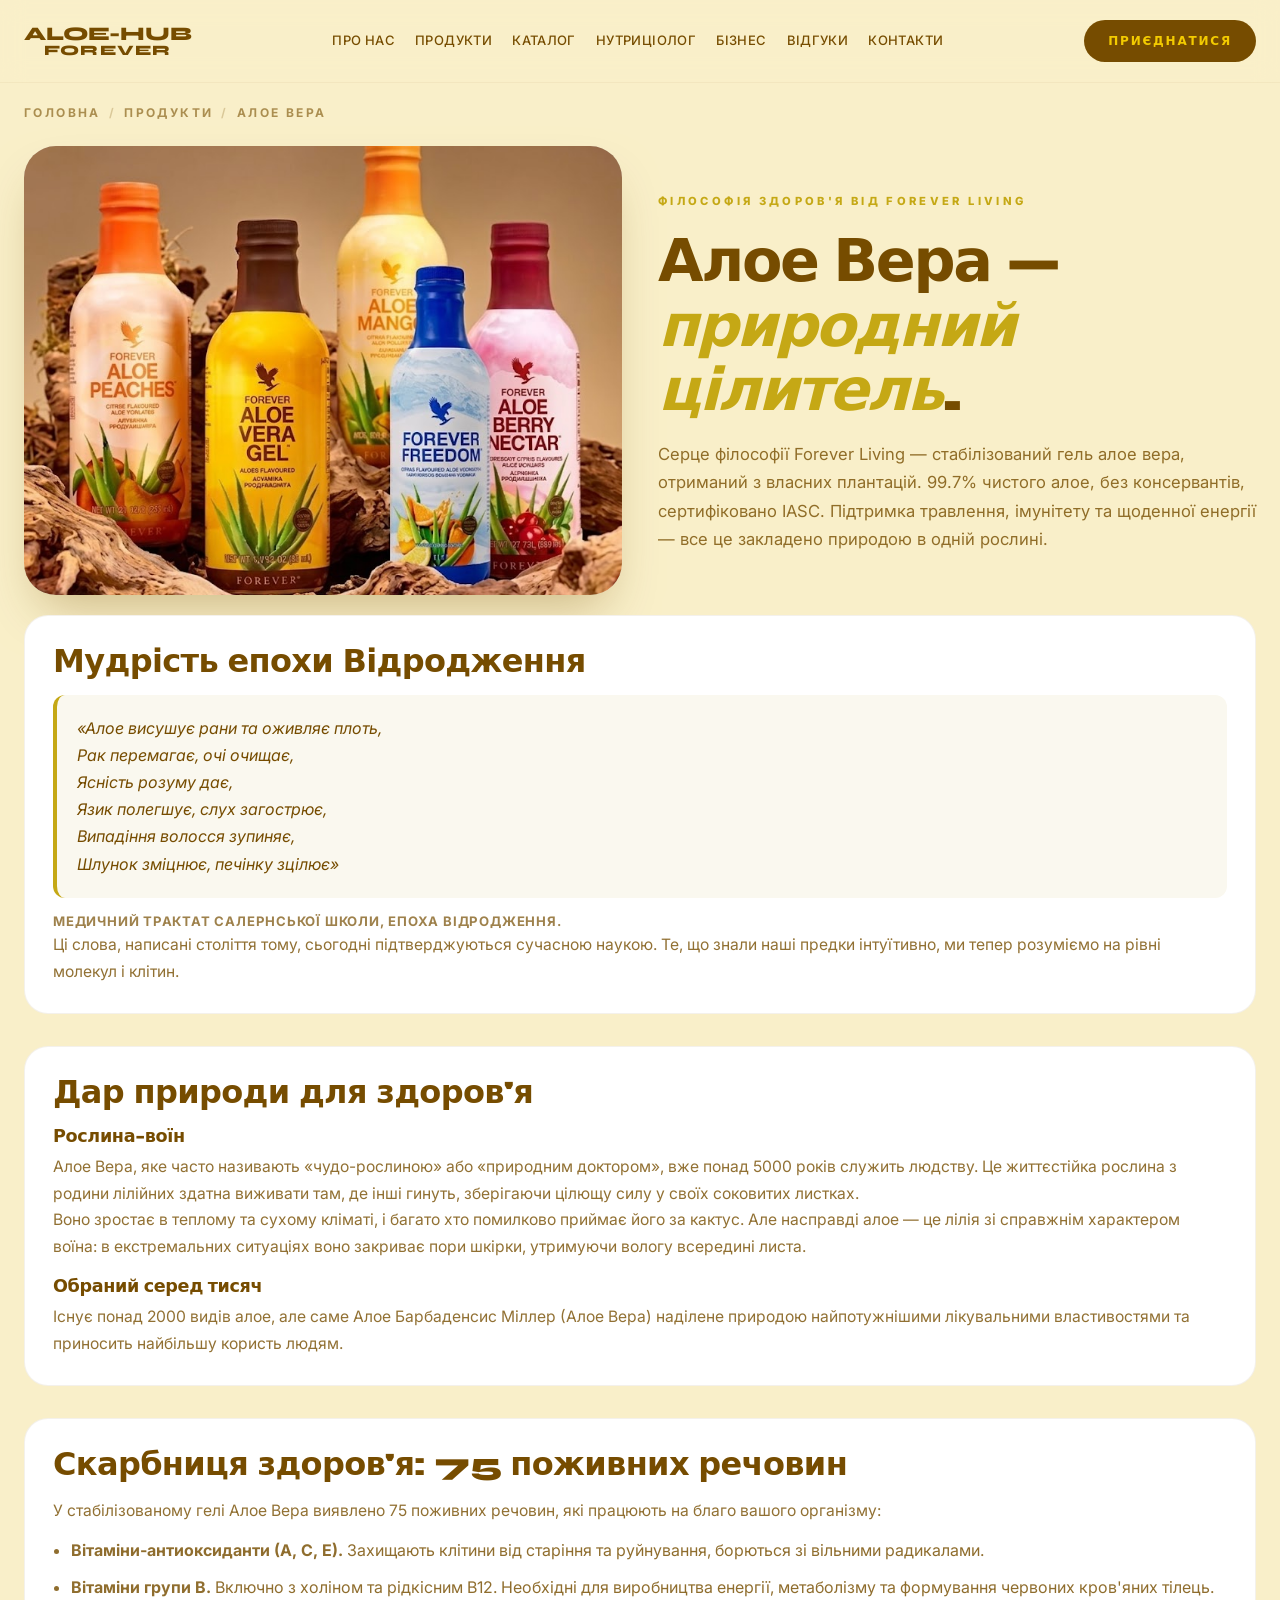
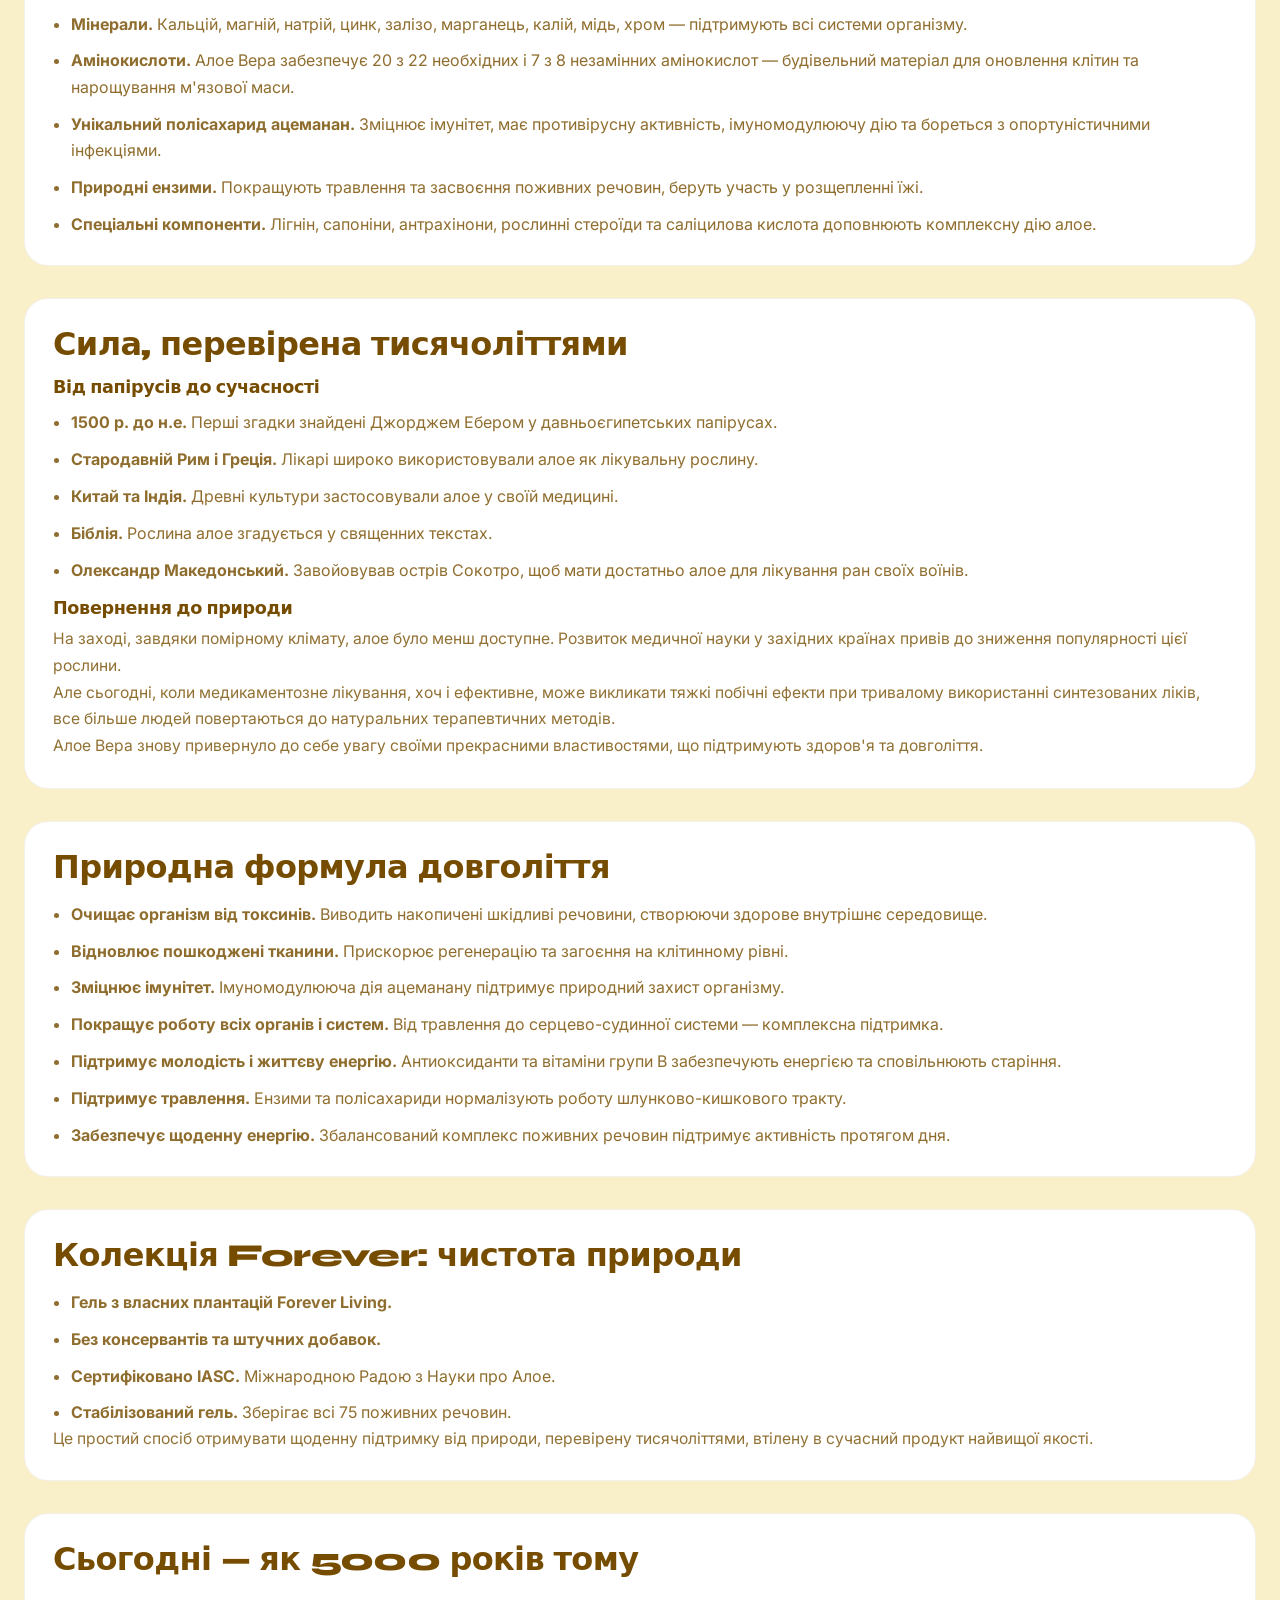
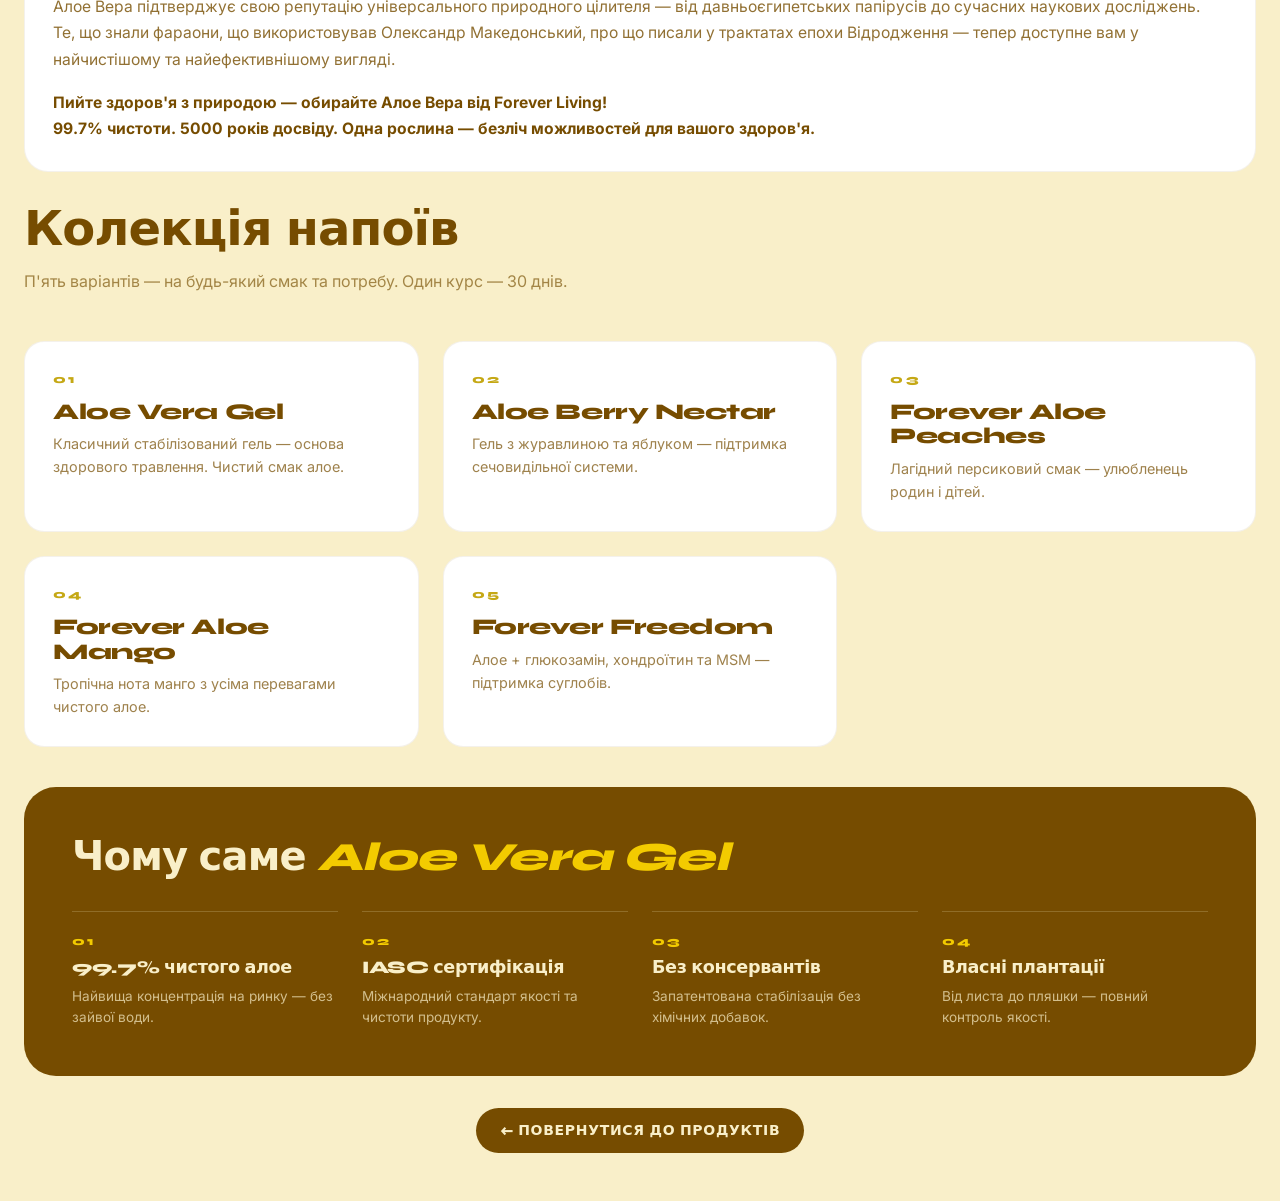
==== aloe-vera.html @ 39675b66 "Initial ForeverNew site" ====
<!DOCTYPE html>
<html lang="uk">
<head>
  <meta charset="UTF-8" />
  <meta name="viewport" content="width=device-width, initial-scale=1.0" />
  <title>Алое Вера — Forever Living | Категорія 01</title>
  <meta name="description" content="Колекція напоїв Forever на основі алое вера: Aloe Vera Gel, Peaches, Mango, Freedom та Berry Nectar. 99.7% чистого алое. IASC сертифіковано." />
  <meta property="og:title" content="Алое Вера — Forever Living" />
  <meta property="og:description" content="99.7% чистого алое. Напої та концентрати Forever для щоденного здоров'я." />
  <meta property="og:type" content="website" />

  <link rel="preconnect" href="https://fonts.googleapis.com" />
  <link rel="preconnect" href="https://fonts.gstatic.com" crossorigin />
  <link href="https://fonts.googleapis.com/css2?family=Syne:wght@700;800&family=Inter:wght@400;500;700&display=swap" rel="stylesheet" />

  <link rel="stylesheet" href="css/main.css" />
  <link rel="stylesheet" href="css/header.css" />
  <link rel="stylesheet" href="css/product-page.css" />
  <link rel="stylesheet" href="css/toast.css" />
</head>
<body>
  <header class="site-header" id="siteHeader">
    <nav class="container nav">
      <a href="index.html" class="logo"><span class="logo-top">ALOE-HUB</span><span class="logo-bottom">FOREVER</span></a>

      <div class="nav-links">
        <a href="index.html#about">Про нас</a>
        <a href="index.html#products">Продукти</a>
        <a href="https://online.fliphtml5.com/plaqm/fytr/" target="_blank" rel="noopener noreferrer">Каталог</a>
        <a href="index.html#nutrition">Нутриціолог</a>
        <a href="index.html#business">Бізнес</a>
        <a href="index.html#testimonials">Відгуки</a>
        <a href="index.html#contact">Контакти</a>
      </div>

      <a href="index.html#contact" class="nav-cta">Приєднатися</a>

      <button class="nav-toggle" id="navToggle" aria-label="Меню">
        <svg class="icon-menu" width="20" height="20" viewBox="0 0 24 24" fill="none" stroke="currentColor" stroke-width="2.5" stroke-linecap="round"><line x1="3" y1="6" x2="21" y2="6"/><line x1="3" y1="12" x2="21" y2="12"/><line x1="3" y1="18" x2="21" y2="18"/></svg>
        <svg class="icon-close" width="20" height="20" viewBox="0 0 24 24" fill="none" stroke="currentColor" stroke-width="2.5" stroke-linecap="round"><line x1="18" y1="6" x2="6" y2="18"/><line x1="6" y1="6" x2="18" y2="18"/></svg>
      </button>
    </nav>

    <div class="mobile-menu" id="mobileMenu">
      <div class="container mobile-menu-inner">
        <a href="index.html#about">Про нас</a>
        <a href="index.html#products">Продукти</a>
        <a href="https://online.fliphtml5.com/plaqm/fytr/" target="_blank" rel="noopener noreferrer">Каталог</a>
        <a href="index.html#nutrition">Нутриціолог</a>
        <a href="index.html#business">Бізнес</a>
        <a href="index.html#testimonials">Відгуки</a>
        <a href="index.html#contact">Контакти</a>
        <a href="index.html#contact" class="mobile-cta">Приєднатися</a>
      </div>
    </div>
  </header>

  <main class="product-page aloe-page">
    <div class="container">
      <nav class="breadcrumb" aria-label="Breadcrumb">
        <a href="index.html">Головна</a>
        <span class="sep">/</span>
        <a href="index.html#products">Продукти</a>
        <span class="sep">/</span>
        <span>Алое Вера</span>
      </nav>

      <section class="product-hero">
        <div class="product-hero-image">
          <img src="images/product-aloe-gel.jpg" alt="Алое Вера Forever — напій" />
        </div>
        <div class="product-hero-content">
          <span class="eyebrow">Філософія здоров'я від Forever Living</span>
          <h1>Алое Вера — <span class="italic">природний цілитель</span>.</h1>
          <p class="lead">
            Серце філософії Forever Living — стабілізований гель алое вера, отриманий з власних
            плантацій. 99.7% чистого алое, без консервантів, сертифіковано IASC. Підтримка
            травлення, імунітету та щоденної енергії — все це закладено природою в одній рослині.
          </p>
        </div>
      </section>

      <section class="aloe-story">
        <article class="story-block">
          <h2>Мудрість епохи Відродження</h2>
          <blockquote class="story-quote">
            «Алое висушує рани та оживляє плоть,<br />
            Рак перемагає, очі очищає,<br />
            Ясність розуму дає,<br />
            Язик полегшує, слух загострює,<br />
            Випадіння волосся зупиняє,<br />
            Шлунок зміцнює, печінку зцілює»
          </blockquote>
          <p class="story-source">Медичний трактат Салернської школи, епоха Відродження.</p>
          <p>
            Ці слова, написані століття тому, сьогодні підтверджуються сучасною наукою. Те, що
            знали наші предки інтуїтивно, ми тепер розуміємо на рівні молекул і клітин.
          </p>
        </article>

        <article class="story-block">
          <h2>Дар природи для здоров'я</h2>
          <h3>Рослина-воїн</h3>
          <p>
            Алое Вера, яке часто називають «чудо-рослиною» або «природним доктором», вже понад
            5000 років служить людству. Це життєстійка рослина з родини лілійних здатна виживати
            там, де інші гинуть, зберігаючи цілющу силу у своїх соковитих листках.
          </p>
          <p>
            Воно зростає в теплому та сухому кліматі, і багато хто помилково приймає його за
            кактус. Але насправді алое — це лілія зі справжнім характером воїна: в екстремальних
            ситуаціях воно закриває пори шкірки, утримуючи вологу всередині листа.
          </p>
          <h3>Обраний серед тисяч</h3>
          <p>
            Існує понад 2000 видів алое, але саме Алое Барбаденсис Міллер (Алое Вера) наділене
            природою найпотужнішими лікувальними властивостями та приносить найбільшу користь
            людям.
          </p>
        </article>

        <article class="story-block">
          <h2>Скарбниця здоров'я: 75 поживних речовин</h2>
          <p>У стабілізованому гелі Алое Вера виявлено 75 поживних речовин, які працюють на благо вашого організму:</p>
          <ul class="story-list">
            <li><strong>Вітаміни-антиоксиданти (А, С, Е).</strong> Захищають клітини від старіння та руйнування, борються зі вільними радикалами.</li>
            <li><strong>Вітаміни групи В.</strong> Включно з холіном та рідкісним В12. Необхідні для виробництва енергії, метаболізму та формування червоних кров'яних тілець.</li>
            <li><strong>Мінерали.</strong> Кальцій, магній, натрій, цинк, залізо, марганець, калій, мідь, хром — підтримують всі системи організму.</li>
            <li><strong>Амінокислоти.</strong> Алое Вера забезпечує 20 з 22 необхідних і 7 з 8 незамінних амінокислот — будівельний матеріал для оновлення клітин та нарощування м'язової маси.</li>
            <li><strong>Унікальний полісахарид ацеманан.</strong> Зміцнює імунітет, має противірусну активність, імуномодулюючу дію та бореться з опортуністичними інфекціями.</li>
            <li><strong>Природні ензими.</strong> Покращують травлення та засвоєння поживних речовин, беруть участь у розщепленні їжі.</li>
            <li><strong>Спеціальні компоненти.</strong> Лігнін, сапоніни, антрахінони, рослинні стероїди та саліцилова кислота доповнюють комплексну дію алое.</li>
          </ul>
        </article>

        <article class="story-block">
          <h2>Сила, перевірена тисячоліттями</h2>
          <h3>Від папірусів до сучасності</h3>
          <ul class="story-list">
            <li><strong>1500 р. до н.е.</strong> Перші згадки знайдені Джорджем Ебером у давньоєгипетських папірусах.</li>
            <li><strong>Стародавній Рим і Греція.</strong> Лікарі широко використовували алое як лікувальну рослину.</li>
            <li><strong>Китай та Індія.</strong> Древні культури застосовували алое у своїй медицині.</li>
            <li><strong>Біблія.</strong> Рослина алое згадується у священних текстах.</li>
            <li><strong>Олександр Македонський.</strong> Завойовував острів Сокотро, щоб мати достатньо алое для лікування ран своїх воїнів.</li>
          </ul>
          <h3>Повернення до природи</h3>
          <p>
            На заході, завдяки помірному клімату, алое було менш доступне. Розвиток медичної
            науки у західних країнах привів до зниження популярності цієї рослини.
          </p>
          <p>
            Але сьогодні, коли медикаментозне лікування, хоч і ефективне, може викликати тяжкі
            побічні ефекти при тривалому використанні синтезованих ліків, все більше людей
            повертаються до натуральних терапевтичних методів.
          </p>
          <p>
            Алое Вера знову привернуло до себе увагу своїми прекрасними властивостями, що
            підтримують здоров'я та довголіття.
          </p>
        </article>

        <article class="story-block">
          <h2>Природна формула довголіття</h2>
          <ul class="story-list">
            <li><strong>Очищає організм від токсинів.</strong> Виводить накопичені шкідливі речовини, створюючи здорове внутрішнє середовище.</li>
            <li><strong>Відновлює пошкоджені тканини.</strong> Прискорює регенерацію та загоєння на клітинному рівні.</li>
            <li><strong>Зміцнює імунітет.</strong> Імуномодулююча дія ацеманану підтримує природний захист організму.</li>
            <li><strong>Покращує роботу всіх органів і систем.</strong> Від травлення до серцево-судинної системи — комплексна підтримка.</li>
            <li><strong>Підтримує молодість і життєву енергію.</strong> Антиоксиданти та вітаміни групи В забезпечують енергією та сповільнюють старіння.</li>
            <li><strong>Підтримує травлення.</strong> Ензими та полісахариди нормалізують роботу шлунково-кишкового тракту.</li>
            <li><strong>Забезпечує щоденну енергію.</strong> Збалансований комплекс поживних речовин підтримує активність протягом дня.</li>
          </ul>
        </article>

        <article class="story-block">
          <h2>Колекція Forever: чистота природи</h2>
          <ul class="story-list">
            <li><strong>Гель з власних плантацій Forever Living.</strong></li>
            <li><strong>Без консервантів та штучних добавок.</strong></li>
            <li><strong>Сертифіковано IASC.</strong> Міжнародною Радою з Науки про Алое.</li>
            <li><strong>Стабілізований гель.</strong> Зберігає всі 75 поживних речовин.</li>
          </ul>
          <p>
            Це простий спосіб отримувати щоденну підтримку від природи, перевірену тисячоліттями,
            втілену в сучасний продукт найвищої якості.
          </p>
        </article>

        <article class="story-block">
          <h2>Сьогодні — як 5000 років тому</h2>
          <p>
            Алое Вера підтверджує свою репутацію універсального природного цілителя — від
            давньоєгипетських папірусів до сучасних наукових досліджень.
          </p>
          <p>
            Те, що знали фараони, що використовував Олександр Македонський, про що писали у
            трактатах епохи Відродження — тепер доступне вам у найчистішому та найефективнішому
            вигляді.
          </p>
          <p class="story-final">
            Пийте здоров'я з природою — обирайте Алое Вера від Forever Living!<br />
            99.7% чистоти. 5000 років досвіду. Одна рослина — безліч можливостей для вашого здоров'я.
          </p>
        </article>
      </section>

      <section class="product-items">
        <h2>Колекція напоїв</h2>
        <p class="section-sub">П'ять варіантів — на будь-який смак та потребу. Один курс — 30 днів.</p>

        <div class="items-grid">
          <div class="item-card">
            <div class="item-num">01</div>
            <h3>Aloe Vera Gel</h3>
            <p>Класичний стабілізований гель — основа здорового травлення. Чистий смак алое.</p>
          </div>
          <div class="item-card">
            <div class="item-num">02</div>
            <h3>Aloe Berry Nectar</h3>
            <p>Гель з журавлиною та яблуком — підтримка сечовидільної системи.</p>
          </div>
          <div class="item-card">
            <div class="item-num">03</div>
            <h3>Forever Aloe Peaches</h3>
            <p>Лагідний персиковий смак — улюбленець родин і дітей.</p>
          </div>
          <div class="item-card">
            <div class="item-num">04</div>
            <h3>Forever Aloe Mango</h3>
            <p>Тропічна нота манго з усіма перевагами чистого алое.</p>
          </div>
          <div class="item-card">
            <div class="item-num">05</div>
            <h3>Forever Freedom</h3>
            <p>Алое + глюкозамін, хондроїтин та MSM — підтримка суглобів.</p>
          </div>
        </div>
      </section>

      <section class="product-benefits">
        <h2>Чому саме <span class="italic">Aloe Vera Gel</span></h2>
        <div class="benefits-list">
          <div class="benefit-item">
            <div class="benefit-num">01</div>
            <h4>99.7% чистого алое</h4>
            <p>Найвища концентрація на ринку — без зайвої води.</p>
          </div>
          <div class="benefit-item">
            <div class="benefit-num">02</div>
            <h4>IASC сертифікація</h4>
            <p>Міжнародний стандарт якості та чистоти продукту.</p>
          </div>
          <div class="benefit-item">
            <div class="benefit-num">03</div>
            <h4>Без консервантів</h4>
            <p>Запатентована стабілізація без хімічних добавок.</p>
          </div>
          <div class="benefit-item">
            <div class="benefit-num">04</div>
            <h4>Власні плантації</h4>
            <p>Від листа до пляшки — повний контроль якості.</p>
          </div>
        </div>
      </section>

      <div class="product-cta-back">
        <a href="index.html#products" class="btn btn-dark">← Повернутися до продуктів</a>
      </div>
    </div>
  </main>

  <div class="toast-root" id="toastRoot"></div>
  <script src="js/main.js"></script>
</body>
</html>
---- css/main.css ----
/* ============================================================
   Forever Living — Base / Tokens / Utilities
   ============================================================ */

:root {
  --radius: 1rem;

  /* Forever Living palette (oklch) */
  --lime: oklch(0.85 0.18 95);
  --mint: oklch(73.557% 0.14733 96.188);
  --forest: oklch(0.45 0.13 85);
  --cream: oklch(0.95 0.05 95);

  --background: oklch(0.95 0.05 95);
  --foreground: oklch(0.35 0.1 85);
  --muted: oklch(0.94 0.02 100);
  --border: oklch(0.88 0.02 140);

  --shadow-glow: 0 20px 60px -20px color-mix(in oklab, var(--lime) 50%, transparent);
  --shadow-elegant: 0 25px 50px -15px color-mix(in oklab, var(--forest) 35%, transparent);

  --font-display: "Syne", system-ui, sans-serif;
  --font-body: "Inter", system-ui, sans-serif;
}

* { box-sizing: border-box; margin: 0; padding: 0; }

html { scroll-behavior: smooth; }

body {
  background-color: var(--background);
  color: var(--foreground);
  font-family: var(--font-body);
  -webkit-font-smoothing: antialiased;
  line-height: 1.5;
}

img { max-width: 100%; display: block; }
a { color: inherit; text-decoration: none; }
button { font: inherit; cursor: pointer; border: none; background: none; }

h1, h2, h3, h4 {
  font-family: var(--font-display);
  font-weight: 800;
  letter-spacing: -0.02em;
  line-height: 1.1;
}

/* ---- Layout ---- */
.container {
  max-width: 1280px;
  margin: 0 auto;
  padding-left: 1.5rem;
  padding-right: 1.5rem;
}

/* ---- Utilities ---- */
.italic { font-style: italic; }
.accent-mint { color: var(--mint); }
.accent-lime { color: var(--lime); }

.eyebrow {
  display: inline-block;
  font-size: 0.75rem;
  font-weight: 700;
  letter-spacing: 0.25em;
  text-transform: uppercase;
  margin-bottom: 1rem;
}
.eyebrow-mint { color: var(--mint); }
.eyebrow-lime { color: var(--lime); }

.badge {
  display: inline-block;
  padding: 0.375rem 1rem;
  border-radius: 9999px;
  font-size: 0.625rem;
  font-weight: 700;
  letter-spacing: 0.25em;
  text-transform: uppercase;
}
.badge-lime {
  background: var(--lime);
  color: var(--forest);
}

/* ---- Buttons ---- */
.btn {
  display: inline-flex;
  align-items: center;
  gap: 0.75rem;
  padding: 1.25rem 2rem;
  border-radius: 9999px;
  font-family: var(--font-display);
  font-weight: 800;
  font-size: 1rem;
  text-transform: uppercase;
  letter-spacing: 0.05em;
  transition: all 0.3s ease;
}
.btn:hover { transform: scale(1.05); }

.btn-primary {
  background: var(--forest);
  color: var(--lime);
  box-shadow: var(--shadow-elegant);
}
.btn-primary:hover { background: var(--mint); color: var(--forest); }
.btn-primary svg { transition: transform 0.3s ease; }
.btn-primary:hover svg { transform: translateX(4px); }

.btn-lime {
  background: var(--lime);
  color: var(--forest);
  padding: 1rem 1.75rem;
  font-size: 0.875rem;
}
.btn-lime:hover { background: var(--cream); }

.btn-dark {
  background: var(--forest);
  color: var(--cream);
  padding: 0.75rem 1.5rem;
  font-size: 0.875rem;
}
.btn-dark:hover { background: var(--mint); }

.link-underline {
  font-family: var(--font-display);
  font-weight: 800;
  font-size: 0.875rem;
  letter-spacing: 0.05em;
  text-transform: uppercase;
  color: var(--forest);
  border-bottom: 2px solid var(--forest);
  padding-bottom: 0.25rem;
  transition: color 0.2s, border-color 0.2s;
}
.link-underline:hover { color: var(--mint); border-color: var(--mint); }

/* ---- Animations ---- */
@keyframes marquee {
  0% { transform: translateX(0); }
  100% { transform: translateX(-50%); }
}
@keyframes float {
  0%, 100% { transform: translateY(0); }
  50% { transform: translateY(-12px); }
}
@keyframes toast-in {
  from { opacity: 0; transform: translateY(20px); }
  to { opacity: 1; transform: translateY(0); }
}
---- css/header.css ----
/* ===== Header ===== */
.site-header {
  position: fixed;
  top: 0; left: 0; right: 0;
  z-index: 50;
  backdrop-filter: blur(12px);
  background: color-mix(in oklab, var(--cream) 70%, transparent);
  border-bottom: 1px solid color-mix(in oklab, var(--forest) 5%, transparent);
}

.nav {
  display: flex;
  align-items: center;
  justify-content: space-between;
  gap: 1rem;
  padding-top: 1.25rem;
  padding-bottom: 1.25rem;
}

.logo {
  display: inline-flex;
  flex-direction: column;
  align-items: center;
  justify-content: center;
  text-align: center;
  gap: 0.05rem;
  font-family: var(--font-display);
  font-size: 1.2rem;
  font-weight: 800;
  letter-spacing: -0.02em;
  line-height: 0.95;
  color: var(--forest);
  flex-shrink: 0;
}
.logo-top { display: block; font-size: 1.2rem; letter-spacing: -0.01em; }
.logo-bottom { display: block; font-size: 0.9rem; letter-spacing: 0.08em; }
.logo-dot { color: var(--mint); }

.nav-links {
  display: none;
  gap: 1rem;
  font-size: 0.75rem;
  font-weight: 500;
  letter-spacing: 0.03em;
  text-transform: uppercase;
  color: var(--forest);
  flex: 1;
  justify-content: center;
  min-width: 0;
}
.nav-links a {
  transition: color 0.2s;
  white-space: nowrap;
}
.nav-links a:hover { color: var(--mint); }

.nav-cta {
  display: none;
  background: var(--forest);
  color: var(--lime);
  padding: 0.75rem 1.5rem;
  border-radius: 9999px;
  font-family: var(--font-display);
  font-weight: 800;
  font-size: 0.75rem;
  letter-spacing: 0.15em;
  text-transform: uppercase;
  transition: all 0.2s;
}
.nav-cta:hover { background: var(--mint); color: var(--forest); }

.nav-toggle {
  width: 2.75rem;
  height: 2.75rem;
  border-radius: 9999px;
  background: var(--forest);
  color: var(--lime);
  display: inline-flex;
  align-items: center;
  justify-content: center;
}
.nav-toggle .icon-close { display: none; }
.site-header.is-open .nav-toggle .icon-menu { display: none; }
.site-header.is-open .nav-toggle .icon-close { display: block; }

.mobile-menu {
  display: none;
  border-top: 1px solid color-mix(in oklab, var(--forest) 10%, transparent);
  background: var(--cream);
}
.site-header.is-open .mobile-menu { display: block; }

.mobile-menu-inner {
  display: flex;
  flex-direction: column;
  gap: 1.25rem;
  padding-top: 1.5rem;
  padding-bottom: 1.5rem;
}
.mobile-menu-inner a {
  font-size: 0.875rem;
  font-weight: 500;
  letter-spacing: 0.05em;
  text-transform: uppercase;
  color: var(--forest);
}
.mobile-menu-inner a:hover { color: var(--mint); }
.mobile-cta {
  background: var(--forest);
  color: var(--lime) !important;
  padding: 0.75rem 1.5rem;
  border-radius: 9999px;
  font-family: var(--font-display);
  font-weight: 800;
  font-size: 0.75rem !important;
  letter-spacing: 0.15em;
  text-align: center;
}

@media (min-width: 1024px) {
  .nav-links { display: flex; }
  .nav-cta { display: none; }
  .nav-toggle { display: none; }
}

@media (min-width: 1280px) {
  .nav-links {
    gap: 1.25rem;
    font-size: 0.8125rem;
  }
  .nav-cta { display: inline-flex; align-items: center; }
}
---- css/product-page.css ----
/* ===== Product Detail Page ===== */
.product-page {
  padding: 6rem 0 3rem;
  background: var(--cream);
}

.product-page .breadcrumb {
  display: flex;
  align-items: center;
  gap: 0.5rem;
  font-size: 0.75rem;
  font-weight: 700;
  letter-spacing: 0.2em;
  text-transform: uppercase;
  color: color-mix(in oklab, var(--forest) 60%, transparent);
  margin-bottom: 2.5rem;
}
.product-page .breadcrumb a:hover { color: var(--mint); }
.product-page .breadcrumb .sep { opacity: 0.4; }

.product-hero {
  display: grid;
  grid-template-columns: 1fr;
  gap: 3rem;
  align-items: center;
  margin-bottom: 2rem;
}
@media (min-width: 900px) {
  .product-hero { grid-template-columns: 1.1fr 1fr; gap: 5rem; }
}

.product-hero-image {
  border-radius: 2rem;
  overflow: hidden;
  aspect-ratio: 4 / 5;
  box-shadow: var(--shadow-elegant);
  background: var(--muted);
}
.product-hero-image img {
  width: 100%; height: 100%;
  object-fit: cover;
}

.product-hero-content .eyebrow {
  display: inline-block;
  font-size: 0.7rem;
  font-weight: 800;
  letter-spacing: 0.3em;
  text-transform: uppercase;
  color: var(--mint);
  margin-bottom: 1.25rem;
}

.product-hero-content h1 {
  font-size: clamp(2.5rem, 6vw, 4.5rem);
  letter-spacing: -0.04em;
  margin-bottom: 1.5rem;
  color: var(--forest);
  overflow-wrap: break-word;
}
.product-hero-content h1 .italic {
  font-style: italic;
  color: var(--mint);
}

.product-hero-content .lead {
  font-size: 1.125rem;
  line-height: 1.7;
  color: color-mix(in oklab, var(--forest) 80%, transparent);
  margin-bottom: 2rem;
}

.product-hero-actions {
  display: flex;
  flex-wrap: wrap;
  gap: 1rem;
  margin-top: 2rem;
}

/* ----- Items grid ----- */
.product-items {
  margin-top: 2rem;
}
.product-items h2 {
  font-size: clamp(2rem, 4vw, 3rem);
  margin-bottom: 0.75rem;
  color: var(--forest);
}
.product-items .section-sub {
  color: color-mix(in oklab, var(--forest) 65%, transparent);
  margin-bottom: 3rem;
  max-width: 36rem;
}

.items-grid {
  display: grid;
  grid-template-columns: 1fr;
  gap: 1.5rem;
}
@media (min-width: 640px) { .items-grid { grid-template-columns: repeat(2, 1fr); } }
@media (min-width: 1024px) { .items-grid { grid-template-columns: repeat(3, 1fr); } }

.item-card {
  background: white;
  border: 1px solid color-mix(in oklab, var(--forest) 8%, transparent);
  border-radius: 1.25rem;
  padding: 1.75rem;
  transition: transform 0.3s ease, box-shadow 0.3s ease, border-color 0.3s ease;
}
.item-card:hover {
  transform: translateY(-4px);
  box-shadow: var(--shadow-glow);
  border-color: var(--mint);
}

.item-card .item-num {
  font-family: var(--font-display);
  font-size: 0.75rem;
  font-weight: 800;
  letter-spacing: 0.2em;
  color: var(--mint);
  margin-bottom: 0.75rem;
}
.item-card h3 {
  font-size: 1.4rem;
  margin-bottom: 0.5rem;
  color: var(--forest);
}
.item-card p {
  font-size: 0.9rem;
  line-height: 1.6;
  color: color-mix(in oklab, var(--forest) 70%, transparent);
}

/* ----- Benefits row ----- */
.product-benefits {
  margin-top: 2.5rem;
  padding: 3rem;
  background: var(--forest);
  color: var(--cream);
  border-radius: 2rem;
}
.product-benefits h2 {
  font-size: clamp(1.75rem, 3.5vw, 2.5rem);
  margin-bottom: 2rem;
  color: var(--cream);
}
.product-benefits h2 .italic { color: var(--lime); font-style: italic; }

.benefits-list {
  display: grid;
  grid-template-columns: 1fr;
  gap: 1.5rem;
}
@media (min-width: 700px) { .benefits-list { grid-template-columns: repeat(2, 1fr); } }
@media (min-width: 1024px) { .benefits-list { grid-template-columns: repeat(4, 1fr); } }

.benefit-item {
  border-top: 1px solid color-mix(in oklab, var(--cream) 20%, transparent);
  padding-top: 1.25rem;
}
.benefit-item .benefit-num {
  font-family: var(--font-display);
  font-size: 0.75rem;
  font-weight: 800;
  letter-spacing: 0.2em;
  color: var(--lime);
  margin-bottom: 0.5rem;
}
.benefit-item h4 {
  font-size: 1.1rem;
  margin-bottom: 0.5rem;
  color: var(--cream);
}
.benefit-item p {
  font-size: 0.85rem;
  line-height: 1.55;
  color: color-mix(in oklab, var(--cream) 70%, transparent);
}

/* ----- CTA back ----- */
.product-cta-back {
  text-align: center;
  margin-top: 2rem;
}

/* ----- Aloe page spacing fix ----- */
.product-page.aloe-page {
  padding-top: 6.5rem;
}

.product-page.nutrition-page {
  padding-top: 6.5rem;
}

.product-page.beauty-page {
  padding-top: 6.5rem;
}

.aloe-page .product-hero {
  gap: 2rem;
  margin-bottom: 1.25rem;
}

.nutrition-page .product-hero {
  gap: 2rem;
  margin-bottom: 1.25rem;
}

.beauty-page .product-hero {
  gap: 2rem;
  margin-bottom: 1.25rem;
}

.aloe-page .aloe-story {
  margin-top: 0;
}

.nutrition-page .aloe-story {
  margin-top: 0;
}

.beauty-page .aloe-story {
  margin-top: 0;
}

.aloe-page .breadcrumb {
  margin-bottom: 1.5rem;
}

.nutrition-page .breadcrumb {
  margin-bottom: 1.5rem;
}

.beauty-page .breadcrumb {
  margin-bottom: 1.5rem;
}

@media (min-width: 900px) {
  .aloe-page .product-hero {
    grid-template-columns: 1fr 1fr;
    gap: 2.25rem;
  }

  .nutrition-page .product-hero {
    grid-template-columns: 1fr 1fr;
    gap: 2.25rem;
  }

  .beauty-page .product-hero {
    grid-template-columns: 1fr 1fr;
    gap: 2.25rem;
  }

  .aloe-page .product-hero-image {
    aspect-ratio: 4 / 3;
    max-height: 560px;
  }

  .nutrition-page .product-hero-image {
    aspect-ratio: 4 / 3;
    max-height: 560px;
  }

  .beauty-page .product-hero-image {
    aspect-ratio: 4 / 3;
    max-height: 560px;
  }

  .aloe-page .product-hero-content h1 {
    font-size: clamp(2.25rem, 4.6vw, 3.9rem);
    margin-bottom: 1rem;
  }

  .nutrition-page .product-hero-content h1 {
    font-size: clamp(2.25rem, 4.6vw, 3.9rem);
    margin-bottom: 1rem;
  }

  .beauty-page .product-hero-content h1 {
    font-size: clamp(2.25rem, 4.6vw, 3.9rem);
    margin-bottom: 1rem;
  }

  .aloe-page .product-hero-content .lead {
    font-size: 1.04rem;
    margin-bottom: 0;
  }

  .nutrition-page .product-hero-content .lead {
    font-size: 1.04rem;
    margin-bottom: 0;
  }

  .beauty-page .product-hero-content .lead {
    font-size: 1.04rem;
    margin-bottom: 0;
  }
}

/* ----- Aloe long read ----- */
.aloe-story {
  margin: 0.5rem 0 2rem;
  display: grid;
  gap: 2rem;
}

.story-block {
  background: white;
  border: 1px solid color-mix(in oklab, var(--forest) 8%, transparent);
  border-radius: 1.5rem;
  padding: 1.75rem;
}

.story-block h2 {
  font-size: clamp(1.4rem, 3vw, 2rem);
  color: var(--forest);
  margin-bottom: 1rem;
}

.story-block h3 {
  font-size: 1.1rem;
  color: var(--forest);
  margin: 1rem 0 0.5rem;
}

.story-block p {
  font-size: 0.98rem;
  line-height: 1.7;
  color: color-mix(in oklab, var(--forest) 80%, transparent);
}

.story-quote {
  margin: 0;
  padding: 1.25rem;
  border-left: 4px solid var(--mint);
  background: color-mix(in oklab, var(--mint) 8%, white);
  border-radius: 0.75rem;
  font-style: italic;
  line-height: 1.7;
  color: var(--forest);
}

.story-source {
  margin-top: 0.75rem;
  font-size: 0.82rem !important;
  font-weight: 700;
  letter-spacing: 0.06em;
  text-transform: uppercase;
  color: color-mix(in oklab, var(--forest) 70%, transparent) !important;
}

.story-list {
  margin: 0.75rem 0 0;
  padding-left: 1.15rem;
  display: grid;
  gap: 0.65rem;
}

.story-list li {
  line-height: 1.65;
  color: color-mix(in oklab, var(--forest) 82%, transparent);
}

.story-ordered {
  margin: 0.75rem 0 0;
  padding-left: 1.25rem;
  display: grid;
  gap: 0.75rem;
}

.story-ordered li {
  line-height: 1.65;
  color: color-mix(in oklab, var(--forest) 82%, transparent);
}

.story-final {
  margin-top: 1rem;
  font-weight: 700;
  color: var(--forest) !important;
}
---- css/toast.css ----
/* ===== Toast notifications ===== */
.toast-root {
  position: fixed;
  bottom: 1.5rem;
  right: 1.5rem;
  z-index: 100;
  display: flex;
  flex-direction: column;
  gap: 0.5rem;
  pointer-events: none;
}

.toast {
  background: var(--forest);
  color: var(--cream);
  padding: 1rem 1.25rem;
  border-radius: 0.75rem;
  font-size: 0.875rem;
  font-weight: 500;
  box-shadow: var(--shadow-elegant);
  animation: toast-in 0.3s ease;
  pointer-events: auto;
  max-width: 24rem;
  border-left: 4px solid var(--lime);
}

.toast.success { border-left-color: var(--mint); }
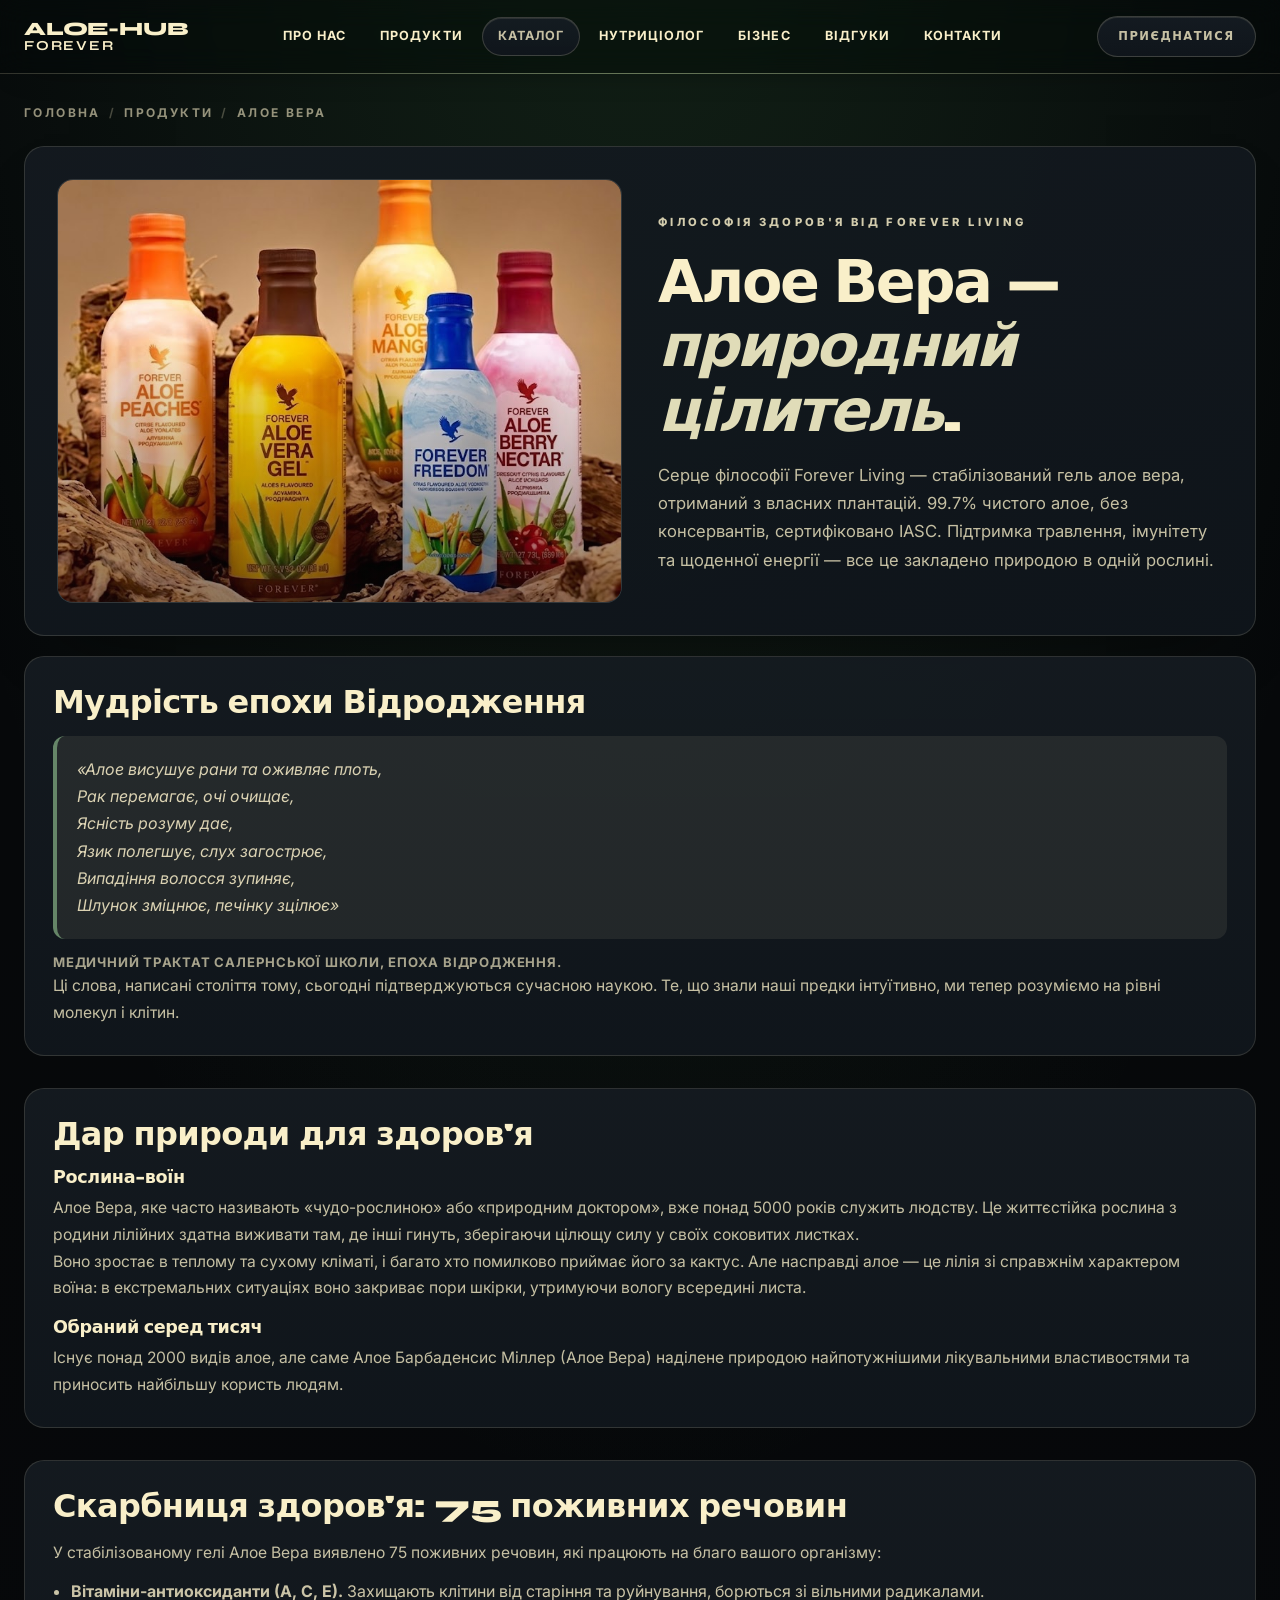
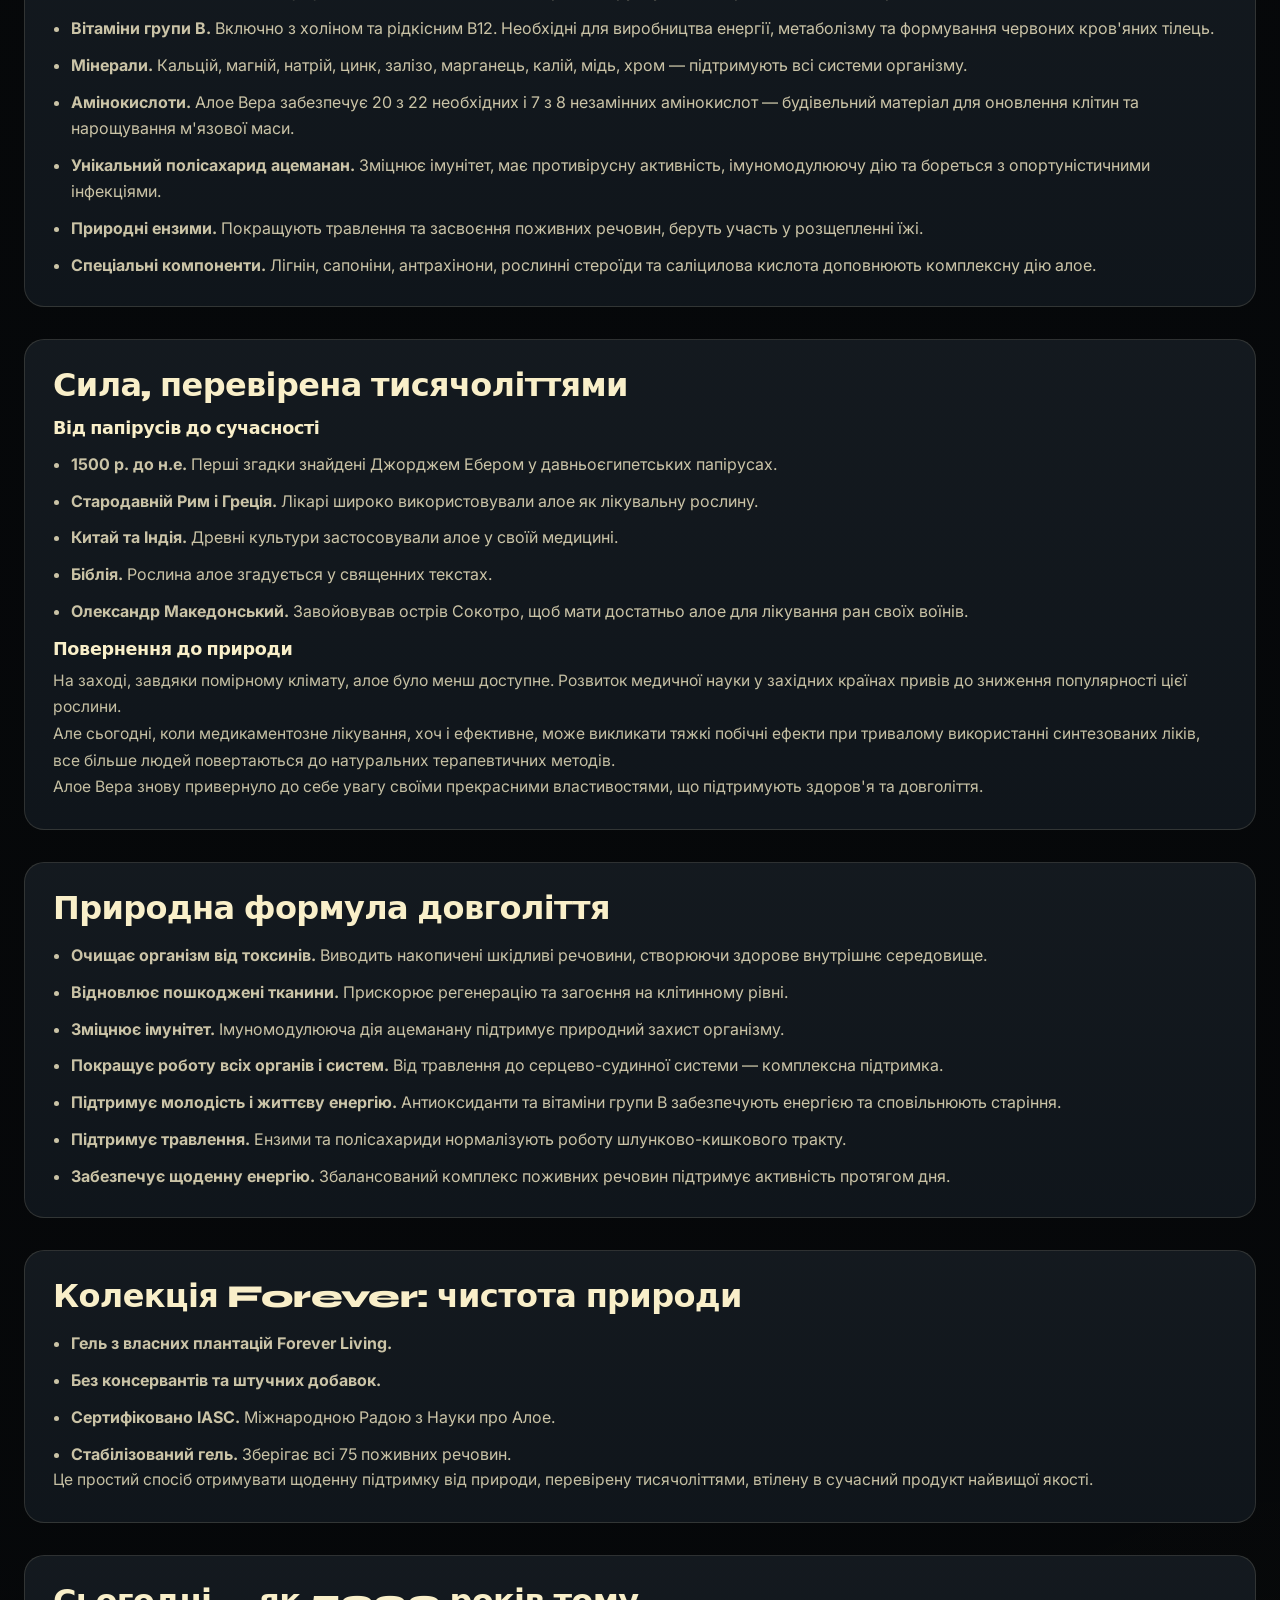
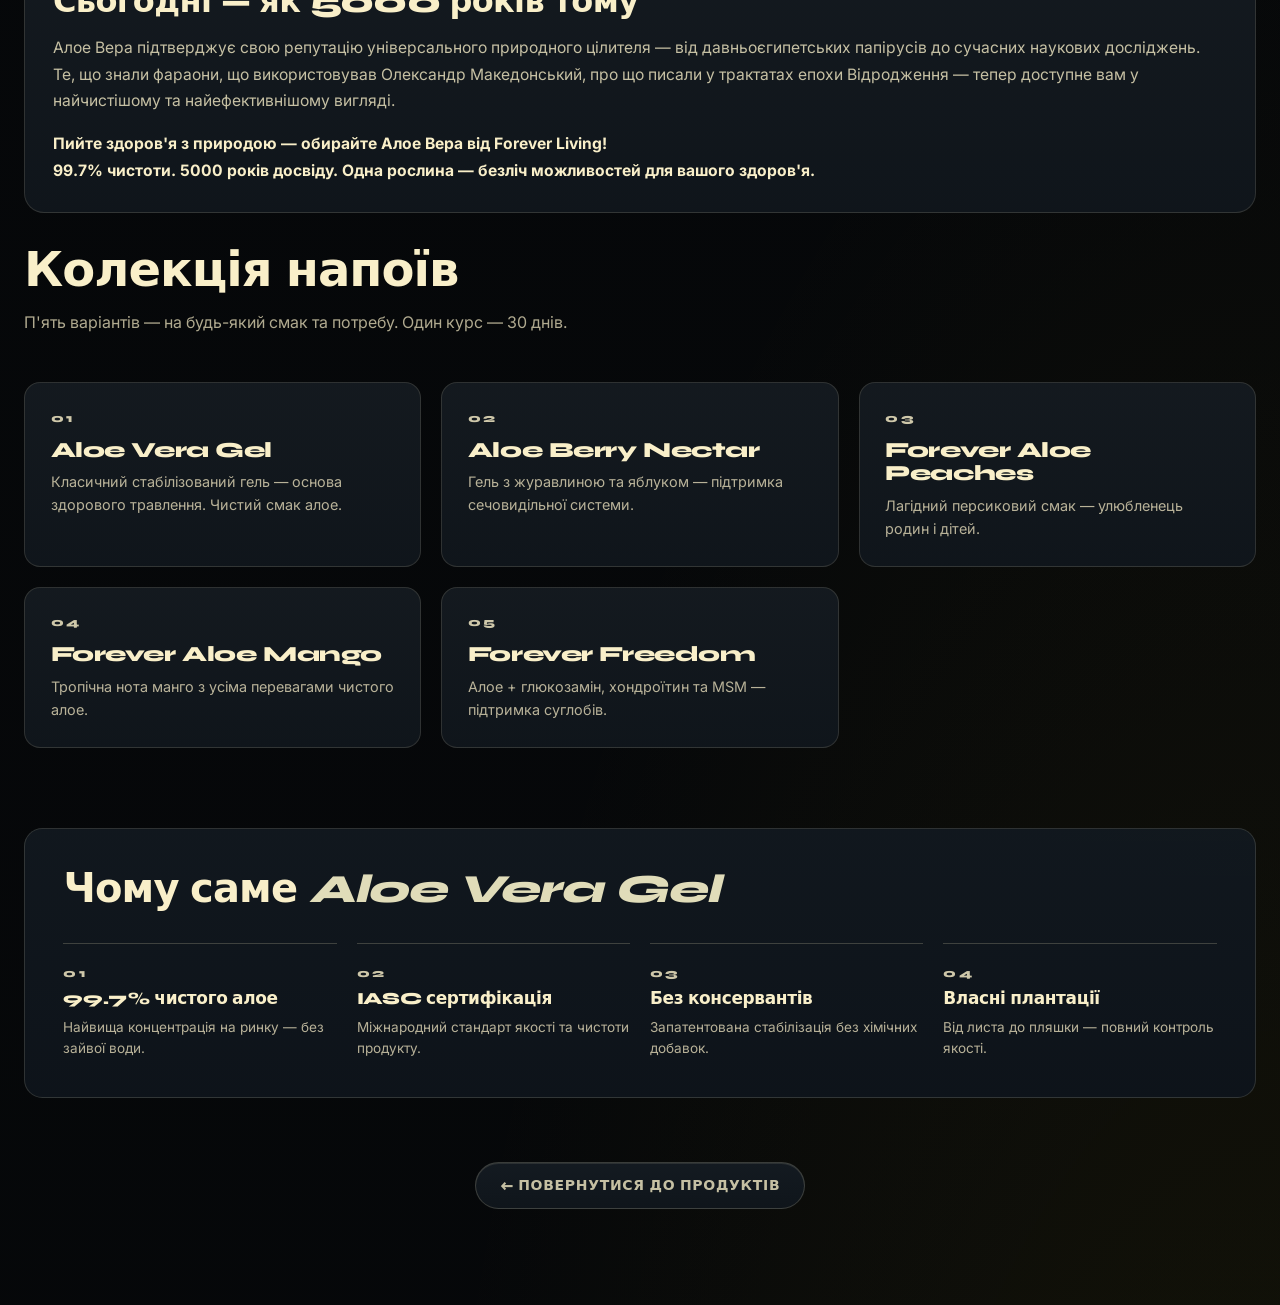
==== commit aeeeb9c6: "feat: unify ForeverNew visual style and hero video experience" ====
--- a/aloe-vera.html
+++ b/aloe-vera.html
@@ -18,7 +18,7 @@
   <link rel="stylesheet" href="css/product-page.css" />
   <link rel="stylesheet" href="css/toast.css" />
 </head>
-<body>
+<body class="product-page-body category-aloe">
   <header class="site-header" id="siteHeader">
     <nav class="container nav">
       <a href="index.html" class="logo"><span class="logo-top">ALOE-HUB</span><span class="logo-bottom">FOREVER</span></a>
@@ -26,7 +26,7 @@
       <div class="nav-links">
         <a href="index.html#about">Про нас</a>
         <a href="index.html#products">Продукти</a>
-        <a href="https://online.fliphtml5.com/plaqm/fytr/" target="_blank" rel="noopener noreferrer">Каталог</a>
+        <a href="https://online.fliphtml5.com/plaqm/fytr/" target="_blank" rel="noopener noreferrer" class="nav-catalog-btn">Каталог</a>
         <a href="index.html#nutrition">Нутриціолог</a>
         <a href="index.html#business">Бізнес</a>
         <a href="index.html#testimonials">Відгуки</a>
@@ -45,7 +45,7 @@
       <div class="container mobile-menu-inner">
         <a href="index.html#about">Про нас</a>
         <a href="index.html#products">Продукти</a>
-        <a href="https://online.fliphtml5.com/plaqm/fytr/" target="_blank" rel="noopener noreferrer">Каталог</a>
+        <a href="https://online.fliphtml5.com/plaqm/fytr/" target="_blank" rel="noopener noreferrer" class="nav-catalog-btn">Каталог</a>
         <a href="index.html#nutrition">Нутриціолог</a>
         <a href="index.html#business">Бізнес</a>
         <a href="index.html#testimonials">Відгуки</a>
--- a/css/main.css
+++ b/css/main.css
@@ -7,7 +7,7 @@
 
   /* Forever Living palette (oklch) */
   --lime: oklch(0.85 0.18 95);
-  --mint: oklch(73.557% 0.14733 96.188);
+  --mint: oklch(0.65 0.14 145);
   --forest: oklch(0.45 0.13 85);
   --cream: oklch(0.95 0.05 95);
 
--- a/css/header.css
+++ b/css/header.css
@@ -1,11 +1,57 @@
 /* ===== Header ===== */
 .site-header {
   position: fixed;
-  top: 0; left: 0; right: 0;
-  z-index: 50;
-  backdrop-filter: blur(12px);
-  background: color-mix(in oklab, var(--cream) 70%, transparent);
-  border-bottom: 1px solid color-mix(in oklab, var(--forest) 5%, transparent);
+  top: 0;
+  left: 0;
+  right: 0;
+  z-index: 60;
+  backdrop-filter: blur(14px) saturate(135%);
+  background:
+    linear-gradient(
+      to bottom,
+      color-mix(in oklab, #0b1116 30%, transparent) 0%,
+      color-mix(in oklab, #070a0d 40%, transparent) 100%
+    );
+  border-bottom: 1px solid color-mix(in oklab, var(--cream) 16%, transparent);
+  box-shadow: 0 12px 36px -28px color-mix(in oklab, #000 88%, transparent);
+  transition: background 0.28s ease, border-color 0.28s ease, box-shadow 0.28s ease;
+}
+
+.site-header::after {
+  content: "";
+  position: absolute;
+  left: 0;
+  right: 0;
+  bottom: -1px;
+  height: 1px;
+  background: linear-gradient(
+    90deg,
+    transparent 0%,
+    color-mix(in oklab, var(--mint) 45%, var(--cream) 55%) 50%,
+    transparent 100%
+  );
+  opacity: 0.4;
+  pointer-events: none;
+}
+
+.site-header.is-scrolled {
+  background:
+    linear-gradient(
+      to bottom,
+      color-mix(in oklab, #070a0c 42%, transparent) 0%,
+      color-mix(in oklab, #050607 52%, transparent) 100%
+    );
+  border-bottom-color: color-mix(in oklab, var(--cream) 20%, transparent);
+  box-shadow: 0 18px 44px -30px color-mix(in oklab, #000 90%, transparent);
+}
+
+.site-header.is-open {
+  background:
+    linear-gradient(
+      to bottom,
+      color-mix(in oklab, #080d12 50%, transparent) 0%,
+      color-mix(in oklab, #06080b 60%, transparent) 100%
+    );
 }
 
 .nav {
@@ -13,120 +59,244 @@
   align-items: center;
   justify-content: space-between;
   gap: 1rem;
-  padding-top: 1.25rem;
-  padding-bottom: 1.25rem;
+  padding-top: 1rem;
+  padding-bottom: 1rem;
+  transition: padding 0.28s ease;
+}
+
+.site-header.is-scrolled .nav {
+  padding-top: 0.72rem;
+  padding-bottom: 0.72rem;
 }
 
 .logo {
   display: inline-flex;
   flex-direction: column;
-  align-items: center;
-  justify-content: center;
-  text-align: center;
-  gap: 0.05rem;
+  align-items: flex-start;
+  justify-content: center;
+  text-align: left;
+  gap: 0.06rem;
   font-family: var(--font-display);
-  font-size: 1.2rem;
+  color: var(--cream);
+  text-decoration: none;
+  line-height: 0.95;
+  letter-spacing: -0.02em;
+  flex-shrink: 0;
+  transition: color 0.22s ease, transform 0.22s ease;
+}
+
+.logo span {
+  color: currentColor;
+}
+
+.logo:hover {
+  color: color-mix(in oklab, var(--cream) 88%, var(--mint) 12%);
+  transform: translateY(-1px);
+}
+
+.logo-top {
+  display: block;
+  font-size: 1.18rem;
   font-weight: 800;
-  letter-spacing: -0.02em;
-  line-height: 0.95;
-  color: var(--forest);
-  flex-shrink: 0;
-}
-.logo-top { display: block; font-size: 1.2rem; letter-spacing: -0.01em; }
-.logo-bottom { display: block; font-size: 0.9rem; letter-spacing: 0.08em; }
-.logo-dot { color: var(--mint); }
+  letter-spacing: -0.01em;
+}
+
+.logo-bottom {
+  display: block;
+  font-size: 0.86rem;
+  font-weight: 700;
+  letter-spacing: 0.13em;
+  color: currentColor;
+}
+
+.logo-dot {
+  color: currentColor;
+}
 
 .nav-links {
   display: none;
-  gap: 1rem;
-  font-size: 0.75rem;
-  font-weight: 500;
-  letter-spacing: 0.03em;
+  align-items: center;
+  justify-content: center;
+  gap: 0.3rem;
+  flex: 1;
+  min-width: 0;
+}
+
+.nav-links a {
+  position: relative;
+  display: inline-flex;
+  align-items: center;
+  justify-content: center;
+  white-space: nowrap;
+  padding: 0.56rem 0.8rem;
+  border-radius: 999px;
+  font-size: 0.74rem;
+  font-weight: 700;
+  letter-spacing: 0.08em;
   text-transform: uppercase;
-  color: var(--forest);
-  flex: 1;
-  justify-content: center;
-  min-width: 0;
-}
-.nav-links a {
-  transition: color 0.2s;
-  white-space: nowrap;
-}
-.nav-links a:hover { color: var(--mint); }
+  color: color-mix(in oklab, var(--cream) 82%, transparent);
+  transition: color 0.22s ease, transform 0.22s ease;
+}
+
+.nav-links a::before {
+  content: "";
+  position: absolute;
+  inset: 0;
+  border: 1px solid color-mix(in oklab, var(--cream) 8%, transparent);
+  border-radius: inherit;
+  background: color-mix(in oklab, var(--cream) 4%, transparent);
+  opacity: 0;
+  transition: opacity 0.22s ease, border-color 0.22s ease, background 0.22s ease;
+}
+
+.nav-links a:hover,
+.nav-links a:focus-visible {
+  color: var(--cream);
+  transform: translateY(-1px);
+  outline: none;
+}
+
+.nav-links a:hover::before,
+.nav-links a:focus-visible::before {
+  opacity: 1;
+  border-color: color-mix(in oklab, var(--cream) 20%, transparent);
+  background: color-mix(in oklab, var(--cream) 10%, transparent);
+}
 
 .nav-cta {
   display: none;
-  background: var(--forest);
-  color: var(--lime);
-  padding: 0.75rem 1.5rem;
-  border-radius: 9999px;
+  align-items: center;
+  justify-content: center;
+  border-radius: 999px;
+  padding: 0.68rem 1.28rem;
+  border: 1px solid color-mix(in oklab, var(--cream) 22%, transparent);
+  background: color-mix(in oklab, var(--cream) 10%, transparent);
+  color: var(--cream);
   font-family: var(--font-display);
   font-weight: 800;
-  font-size: 0.75rem;
-  letter-spacing: 0.15em;
+  font-size: 0.72rem;
+  letter-spacing: 0.13em;
   text-transform: uppercase;
-  transition: all 0.2s;
-}
-.nav-cta:hover { background: var(--mint); color: var(--forest); }
+  transition: background 0.22s ease, color 0.22s ease, transform 0.22s ease, border-color 0.22s ease;
+}
+
+.nav-cta:hover,
+.nav-cta:focus-visible {
+  background: var(--cream);
+  color: var(--forest);
+  border-color: var(--cream);
+  transform: translateY(-1px);
+  outline: none;
+}
 
 .nav-toggle {
-  width: 2.75rem;
-  height: 2.75rem;
-  border-radius: 9999px;
-  background: var(--forest);
-  color: var(--lime);
+  width: 2.7rem;
+  height: 2.7rem;
+  border-radius: 999px;
   display: inline-flex;
   align-items: center;
   justify-content: center;
-}
-.nav-toggle .icon-close { display: none; }
-.site-header.is-open .nav-toggle .icon-menu { display: none; }
-.site-header.is-open .nav-toggle .icon-close { display: block; }
+  border: 1px solid color-mix(in oklab, var(--cream) 24%, transparent);
+  background: color-mix(in oklab, var(--cream) 10%, transparent);
+  color: var(--cream);
+  transition: background 0.2s ease, border-color 0.2s ease, transform 0.2s ease;
+}
+
+.nav-toggle:hover {
+  transform: translateY(-1px);
+  background: color-mix(in oklab, var(--cream) 15%, transparent);
+  border-color: color-mix(in oklab, var(--cream) 34%, transparent);
+}
+
+.nav-toggle .icon-close {
+  display: none;
+}
+
+.site-header.is-open .nav-toggle .icon-menu {
+  display: none;
+}
+
+.site-header.is-open .nav-toggle .icon-close {
+  display: block;
+}
 
 .mobile-menu {
   display: none;
-  border-top: 1px solid color-mix(in oklab, var(--forest) 10%, transparent);
-  background: var(--cream);
-}
-.site-header.is-open .mobile-menu { display: block; }
+  border-top: 1px solid color-mix(in oklab, var(--cream) 16%, transparent);
+  background:
+    linear-gradient(
+      180deg,
+      color-mix(in oklab, #090d11 46%, transparent) 0%,
+      color-mix(in oklab, #06080b 58%, transparent) 100%
+    );
+}
+
+.site-header.is-open .mobile-menu {
+  display: block;
+}
 
 .mobile-menu-inner {
   display: flex;
   flex-direction: column;
-  gap: 1.25rem;
-  padding-top: 1.5rem;
-  padding-bottom: 1.5rem;
-}
+  gap: 0.65rem;
+  padding-top: 1rem;
+  padding-bottom: 1.1rem;
+}
+
 .mobile-menu-inner a {
-  font-size: 0.875rem;
-  font-weight: 500;
-  letter-spacing: 0.05em;
+  display: inline-flex;
+  align-items: center;
+  justify-content: center;
+  width: 100%;
+  min-height: 2.7rem;
+  padding: 0.7rem 0.9rem;
+  border-radius: 0.82rem;
+  border: 1px solid color-mix(in oklab, var(--cream) 12%, transparent);
+  background: color-mix(in oklab, var(--cream) 7%, transparent);
+  font-size: 0.74rem;
+  font-weight: 700;
+  letter-spacing: 0.09em;
   text-transform: uppercase;
-  color: var(--forest);
-}
-.mobile-menu-inner a:hover { color: var(--mint); }
+  color: color-mix(in oklab, var(--cream) 84%, transparent);
+  transition: background 0.22s ease, border-color 0.22s ease, color 0.22s ease;
+}
+
+.mobile-menu-inner a:hover {
+  background: color-mix(in oklab, var(--cream) 14%, transparent);
+  border-color: color-mix(in oklab, var(--cream) 26%, transparent);
+  color: var(--cream);
+}
+
 .mobile-cta {
-  background: var(--forest);
-  color: var(--lime) !important;
-  padding: 0.75rem 1.5rem;
-  border-radius: 9999px;
+  background: var(--cream) !important;
+  border-color: var(--cream) !important;
+  color: var(--forest) !important;
   font-family: var(--font-display);
   font-weight: 800;
-  font-size: 0.75rem !important;
-  letter-spacing: 0.15em;
-  text-align: center;
+  letter-spacing: 0.12em;
 }
 
 @media (min-width: 1024px) {
-  .nav-links { display: flex; }
-  .nav-cta { display: none; }
-  .nav-toggle { display: none; }
+  .nav-links {
+    display: flex;
+  }
+
+  .nav-cta {
+    display: none;
+  }
+
+  .nav-toggle {
+    display: none;
+  }
 }
 
 @media (min-width: 1280px) {
-  .nav-links {
-    gap: 1.25rem;
-    font-size: 0.8125rem;
-  }
-  .nav-cta { display: inline-flex; align-items: center; }
-}
+  .nav-cta {
+    display: inline-flex;
+  }
+
+  .nav-links a {
+    font-size: 0.79rem;
+    padding: 0.58rem 0.92rem;
+  }
+}
--- a/css/product-page.css
+++ b/css/product-page.css
@@ -1,7 +1,98 @@
-/* ===== Product Detail Page ===== */
+/* ===== Product Pages: Premium Dark Style ===== */
+.product-page-body {
+  --category-glow: color-mix(in oklab, var(--mint) 38%, transparent);
+  background:
+    radial-gradient(100% 70% at 50% -10%, color-mix(in oklab, var(--mint) 18%, transparent) 0%, transparent 62%),
+    radial-gradient(120% 90% at 100% 120%, color-mix(in oklab, var(--lime) 10%, transparent) 0%, transparent 58%),
+    #06080a;
+  color: var(--cream);
+}
+
+.product-page-body.category-aloe {
+  --category-glow: color-mix(in oklab, #39a86a 45%, transparent);
+}
+
+.product-page-body.category-nutrition {
+  --category-glow: color-mix(in oklab, #3a8fb3 45%, transparent);
+}
+
+.product-page-body.category-beauty {
+  --category-glow: color-mix(in oklab, #8859ad 45%, transparent);
+}
+
+/* Header in same style as homepage */
+.product-page-body .site-header {
+  background: color-mix(in oklab, #050607 38%, transparent);
+  border-bottom: 1px solid color-mix(in oklab, var(--cream) 18%, transparent);
+}
+
+.product-page-body .site-header .logo,
+.product-page-body .site-header .nav-links,
+.product-page-body .site-header .nav-links a,
+.product-page-body .site-header .nav-cta {
+  color: var(--cream);
+}
+
+.product-page-body .site-header .logo-dot {
+  color: var(--cream);
+}
+
+.product-page-body .site-header .nav-links a:hover {
+  color: var(--lime);
+}
+
+.product-page-body .site-header .nav-cta {
+  border: 1px solid color-mix(in oklab, var(--cream) 28%, transparent);
+  background: color-mix(in oklab, var(--cream) 12%, transparent);
+}
+
+.product-page-body .site-header .nav-cta:hover {
+  background: var(--cream);
+  color: var(--forest);
+}
+
+.product-page-body .site-header .nav-toggle {
+  border: 1px solid color-mix(in oklab, var(--cream) 32%, transparent);
+  background: color-mix(in oklab, var(--cream) 14%, transparent);
+  color: var(--cream);
+}
+
+.product-page-body .site-header .mobile-menu {
+  border-top: 1px solid color-mix(in oklab, var(--cream) 20%, transparent);
+  background: color-mix(in oklab, #080a0b 56%, transparent);
+}
+
+.product-page-body .site-header .mobile-menu-inner a {
+  color: var(--cream);
+}
+
+.product-page-body .site-header .mobile-menu-inner a:hover {
+  color: var(--lime);
+}
+
+.product-page-body .site-header .mobile-cta {
+  background: var(--cream);
+  color: var(--forest) !important;
+}
+
 .product-page {
-  padding: 6rem 0 3rem;
-  background: var(--cream);
+  position: relative;
+  padding: 8rem 0 6rem;
+  background: transparent;
+}
+
+.product-page::before {
+  content: "";
+  position: absolute;
+  inset: 0;
+  pointer-events: none;
+  background:
+    linear-gradient(to bottom, color-mix(in oklab, #050607 0%, transparent) 0%, color-mix(in oklab, #050607 24%, transparent) 100%);
+}
+
+.product-page > .container {
+  position: relative;
+  z-index: 2;
 }
 
 .product-page .breadcrumb {
@@ -12,32 +103,59 @@
   font-weight: 700;
   letter-spacing: 0.2em;
   text-transform: uppercase;
-  color: color-mix(in oklab, var(--forest) 60%, transparent);
+  color: color-mix(in oklab, var(--cream) 58%, transparent);
   margin-bottom: 2.5rem;
 }
-.product-page .breadcrumb a:hover { color: var(--mint); }
-.product-page .breadcrumb .sep { opacity: 0.4; }
+
+.product-page .breadcrumb a:hover {
+  color: var(--cream);
+}
+
+.product-page .breadcrumb .sep {
+  opacity: 0.45;
+}
 
 .product-hero {
   display: grid;
   grid-template-columns: 1fr;
-  gap: 3rem;
+  gap: 2rem;
   align-items: center;
-  margin-bottom: 2rem;
-}
+  margin-bottom: 5rem;
+  padding: 1.5rem;
+  border-radius: 1.25rem;
+  border: 1px solid color-mix(in oklab, var(--cream) 14%, transparent);
+  background:
+    linear-gradient(165deg, color-mix(in oklab, #141a20 95%, transparent) 0%, color-mix(in oklab, #0f151b 96%, transparent) 100%);
+  box-shadow: 0 28px 70px -45px color-mix(in oklab, #000 82%, transparent);
+}
+
 @media (min-width: 900px) {
-  .product-hero { grid-template-columns: 1.1fr 1fr; gap: 5rem; }
+  .product-hero {
+    grid-template-columns: 1.05fr 1fr;
+    gap: 3rem;
+    padding: 2rem;
+  }
 }
 
 .product-hero-image {
-  border-radius: 2rem;
+  position: relative;
+  border-radius: 1rem;
   overflow: hidden;
   aspect-ratio: 4 / 5;
-  box-shadow: var(--shadow-elegant);
-  background: var(--muted);
-}
+  border: 1px solid color-mix(in oklab, var(--cream) 14%, transparent);
+  background: #111822;
+}
+
+.product-hero-image::after {
+  content: "";
+  position: absolute;
+  inset: 0;
+  background: linear-gradient(to top, color-mix(in oklab, #050607 44%, transparent), transparent 62%);
+}
+
 .product-hero-image img {
-  width: 100%; height: 100%;
+  width: 100%;
+  height: 100%;
   object-fit: cover;
 }
 
@@ -47,7 +165,7 @@
   font-weight: 800;
   letter-spacing: 0.3em;
   text-transform: uppercase;
-  color: var(--mint);
+  color: color-mix(in oklab, var(--cream) 84%, transparent);
   margin-bottom: 1.25rem;
 }
 
@@ -55,18 +173,19 @@
   font-size: clamp(2.5rem, 6vw, 4.5rem);
   letter-spacing: -0.04em;
   margin-bottom: 1.5rem;
-  color: var(--forest);
+  color: var(--cream);
   overflow-wrap: break-word;
 }
+
 .product-hero-content h1 .italic {
   font-style: italic;
-  color: var(--mint);
+  color: color-mix(in oklab, var(--cream) 88%, var(--category-glow) 12%);
 }
 
 .product-hero-content .lead {
   font-size: 1.125rem;
   line-height: 1.7;
-  color: color-mix(in oklab, var(--forest) 80%, transparent);
+  color: color-mix(in oklab, var(--cream) 78%, transparent);
   margin-bottom: 2rem;
 }
 
@@ -77,17 +196,43 @@
   margin-top: 2rem;
 }
 
+.product-page .btn-primary,
+.product-page .btn-dark {
+  background: color-mix(in oklab, var(--cream) 12%, transparent);
+  color: var(--cream);
+  border: 1px solid color-mix(in oklab, var(--cream) 20%, transparent);
+  box-shadow: none;
+}
+
+.product-page .btn-primary:hover,
+.product-page .btn-dark:hover {
+  background: var(--cream);
+  color: var(--forest);
+}
+
+.product-page .link-underline {
+  color: var(--cream);
+  border-color: color-mix(in oklab, var(--cream) 68%, transparent);
+}
+
+.product-page .link-underline:hover {
+  color: var(--lime);
+  border-color: var(--lime);
+}
+
 /* ----- Items grid ----- */
 .product-items {
   margin-top: 2rem;
 }
+
 .product-items h2 {
   font-size: clamp(2rem, 4vw, 3rem);
   margin-bottom: 0.75rem;
-  color: var(--forest);
-}
+  color: var(--cream);
+}
+
 .product-items .section-sub {
-  color: color-mix(in oklab, var(--forest) 65%, transparent);
+  color: color-mix(in oklab, var(--cream) 70%, transparent);
   margin-bottom: 3rem;
   max-width: 36rem;
 }
@@ -95,22 +240,34 @@
 .items-grid {
   display: grid;
   grid-template-columns: 1fr;
-  gap: 1.5rem;
-}
-@media (min-width: 640px) { .items-grid { grid-template-columns: repeat(2, 1fr); } }
-@media (min-width: 1024px) { .items-grid { grid-template-columns: repeat(3, 1fr); } }
+  gap: 1.25rem;
+}
+
+@media (min-width: 640px) {
+  .items-grid {
+    grid-template-columns: repeat(2, 1fr);
+  }
+}
+
+@media (min-width: 1024px) {
+  .items-grid {
+    grid-template-columns: repeat(3, 1fr);
+  }
+}
 
 .item-card {
-  background: white;
-  border: 1px solid color-mix(in oklab, var(--forest) 8%, transparent);
-  border-radius: 1.25rem;
-  padding: 1.75rem;
+  background:
+    linear-gradient(180deg, color-mix(in oklab, #151b21 94%, transparent) 0%, color-mix(in oklab, #10161c 96%, transparent) 100%);
+  border: 1px solid color-mix(in oklab, var(--cream) 13%, transparent);
+  border-radius: 1rem;
+  padding: 1.6rem;
   transition: transform 0.3s ease, box-shadow 0.3s ease, border-color 0.3s ease;
 }
+
 .item-card:hover {
   transform: translateY(-4px);
-  box-shadow: var(--shadow-glow);
-  border-color: var(--mint);
+  box-shadow: 0 24px 55px -40px color-mix(in oklab, #000 75%, transparent);
+  border-color: color-mix(in oklab, var(--category-glow) 75%, var(--cream) 25%);
 }
 
 .item-card .item-num {
@@ -118,187 +275,144 @@
   font-size: 0.75rem;
   font-weight: 800;
   letter-spacing: 0.2em;
-  color: var(--mint);
+  color: color-mix(in oklab, var(--cream) 82%, transparent);
   margin-bottom: 0.75rem;
 }
+
 .item-card h3 {
-  font-size: 1.4rem;
+  font-size: 1.35rem;
   margin-bottom: 0.5rem;
-  color: var(--forest);
-}
+  color: var(--cream);
+}
+
 .item-card p {
   font-size: 0.9rem;
   line-height: 1.6;
-  color: color-mix(in oklab, var(--forest) 70%, transparent);
-}
-
-/* ----- Benefits row ----- */
+  color: color-mix(in oklab, var(--cream) 72%, transparent);
+}
+
+/* ----- Benefits ----- */
 .product-benefits {
-  margin-top: 2.5rem;
-  padding: 3rem;
-  background: var(--forest);
-  color: var(--cream);
-  border-radius: 2rem;
-}
+  margin-top: 5rem;
+  padding: 2.4rem;
+  background:
+    linear-gradient(180deg, color-mix(in oklab, #121920 93%, transparent) 0%, color-mix(in oklab, #0e141b 96%, transparent) 100%);
+  border: 1px solid color-mix(in oklab, var(--cream) 14%, transparent);
+  color: var(--cream);
+  border-radius: 1.15rem;
+}
+
 .product-benefits h2 {
   font-size: clamp(1.75rem, 3.5vw, 2.5rem);
   margin-bottom: 2rem;
   color: var(--cream);
 }
-.product-benefits h2 .italic { color: var(--lime); font-style: italic; }
+
+.product-benefits h2 .italic {
+  color: color-mix(in oklab, var(--cream) 88%, var(--category-glow) 12%);
+  font-style: italic;
+}
 
 .benefits-list {
   display: grid;
   grid-template-columns: 1fr;
-  gap: 1.5rem;
-}
-@media (min-width: 700px) { .benefits-list { grid-template-columns: repeat(2, 1fr); } }
-@media (min-width: 1024px) { .benefits-list { grid-template-columns: repeat(4, 1fr); } }
+  gap: 1.25rem;
+}
+
+@media (min-width: 700px) {
+  .benefits-list {
+    grid-template-columns: repeat(2, 1fr);
+  }
+}
+
+@media (min-width: 1024px) {
+  .benefits-list {
+    grid-template-columns: repeat(4, 1fr);
+  }
+}
 
 .benefit-item {
   border-top: 1px solid color-mix(in oklab, var(--cream) 20%, transparent);
   padding-top: 1.25rem;
 }
+
 .benefit-item .benefit-num {
   font-family: var(--font-display);
   font-size: 0.75rem;
   font-weight: 800;
   letter-spacing: 0.2em;
-  color: var(--lime);
+  color: color-mix(in oklab, var(--cream) 82%, transparent);
   margin-bottom: 0.5rem;
 }
+
 .benefit-item h4 {
-  font-size: 1.1rem;
+  font-size: 1.06rem;
   margin-bottom: 0.5rem;
   color: var(--cream);
 }
+
 .benefit-item p {
   font-size: 0.85rem;
   line-height: 1.55;
-  color: color-mix(in oklab, var(--cream) 70%, transparent);
+  color: color-mix(in oklab, var(--cream) 72%, transparent);
 }
 
 /* ----- CTA back ----- */
 .product-cta-back {
   text-align: center;
-  margin-top: 2rem;
-}
-
-/* ----- Aloe page spacing fix ----- */
-.product-page.aloe-page {
-  padding-top: 6.5rem;
-}
-
-.product-page.nutrition-page {
-  padding-top: 6.5rem;
-}
-
+  margin-top: 4rem;
+}
+
+/* ----- ForeverNew long-read sections (synced dark palette) ----- */
+.product-page.aloe-page,
+.product-page.nutrition-page,
 .product-page.beauty-page {
   padding-top: 6.5rem;
 }
 
-.aloe-page .product-hero {
-  gap: 2rem;
-  margin-bottom: 1.25rem;
-}
-
-.nutrition-page .product-hero {
-  gap: 2rem;
-  margin-bottom: 1.25rem;
-}
-
+.aloe-page .product-hero,
+.nutrition-page .product-hero,
 .beauty-page .product-hero {
   gap: 2rem;
   margin-bottom: 1.25rem;
 }
 
-.aloe-page .aloe-story {
-  margin-top: 0;
-}
-
-.nutrition-page .aloe-story {
-  margin-top: 0;
-}
-
-.beauty-page .aloe-story {
-  margin-top: 0;
-}
-
-.aloe-page .breadcrumb {
-  margin-bottom: 1.5rem;
-}
-
-.nutrition-page .breadcrumb {
-  margin-bottom: 1.5rem;
-}
-
+.aloe-page .breadcrumb,
+.nutrition-page .breadcrumb,
 .beauty-page .breadcrumb {
   margin-bottom: 1.5rem;
 }
 
 @media (min-width: 900px) {
-  .aloe-page .product-hero {
-    grid-template-columns: 1fr 1fr;
-    gap: 2.25rem;
-  }
-
-  .nutrition-page .product-hero {
-    grid-template-columns: 1fr 1fr;
-    gap: 2.25rem;
-  }
-
+  .aloe-page .product-hero,
+  .nutrition-page .product-hero,
   .beauty-page .product-hero {
     grid-template-columns: 1fr 1fr;
     gap: 2.25rem;
   }
 
-  .aloe-page .product-hero-image {
-    aspect-ratio: 4 / 3;
-    max-height: 560px;
-  }
-
-  .nutrition-page .product-hero-image {
-    aspect-ratio: 4 / 3;
-    max-height: 560px;
-  }
-
+  .aloe-page .product-hero-image,
+  .nutrition-page .product-hero-image,
   .beauty-page .product-hero-image {
     aspect-ratio: 4 / 3;
     max-height: 560px;
   }
 
-  .aloe-page .product-hero-content h1 {
-    font-size: clamp(2.25rem, 4.6vw, 3.9rem);
-    margin-bottom: 1rem;
-  }
-
-  .nutrition-page .product-hero-content h1 {
-    font-size: clamp(2.25rem, 4.6vw, 3.9rem);
-    margin-bottom: 1rem;
-  }
-
+  .aloe-page .product-hero-content h1,
+  .nutrition-page .product-hero-content h1,
   .beauty-page .product-hero-content h1 {
     font-size: clamp(2.25rem, 4.6vw, 3.9rem);
     margin-bottom: 1rem;
   }
 
-  .aloe-page .product-hero-content .lead {
-    font-size: 1.04rem;
-    margin-bottom: 0;
-  }
-
-  .nutrition-page .product-hero-content .lead {
-    font-size: 1.04rem;
-    margin-bottom: 0;
-  }
-
+  .aloe-page .product-hero-content .lead,
+  .nutrition-page .product-hero-content .lead,
   .beauty-page .product-hero-content .lead {
     font-size: 1.04rem;
     margin-bottom: 0;
   }
 }
 
-/* ----- Aloe long read ----- */
 .aloe-story {
   margin: 0.5rem 0 2rem;
   display: grid;
@@ -306,39 +420,44 @@
 }
 
 .story-block {
-  background: white;
-  border: 1px solid color-mix(in oklab, var(--forest) 8%, transparent);
-  border-radius: 1.5rem;
+  background:
+    linear-gradient(
+      180deg,
+      color-mix(in oklab, #151b21 94%, transparent) 0%,
+      color-mix(in oklab, #10161c 96%, transparent) 100%
+    );
+  border: 1px solid color-mix(in oklab, var(--cream) 13%, transparent);
+  border-radius: 1.25rem;
   padding: 1.75rem;
 }
 
 .story-block h2 {
   font-size: clamp(1.4rem, 3vw, 2rem);
-  color: var(--forest);
+  color: var(--cream);
   margin-bottom: 1rem;
 }
 
 .story-block h3 {
   font-size: 1.1rem;
-  color: var(--forest);
+  color: var(--cream);
   margin: 1rem 0 0.5rem;
 }
 
 .story-block p {
   font-size: 0.98rem;
   line-height: 1.7;
-  color: color-mix(in oklab, var(--forest) 80%, transparent);
+  color: color-mix(in oklab, var(--cream) 78%, transparent);
 }
 
 .story-quote {
   margin: 0;
   padding: 1.25rem;
-  border-left: 4px solid var(--mint);
-  background: color-mix(in oklab, var(--mint) 8%, white);
+  border-left: 4px solid color-mix(in oklab, var(--category-glow) 75%, var(--cream) 25%);
+  background: color-mix(in oklab, var(--cream) 8%, transparent);
   border-radius: 0.75rem;
   font-style: italic;
   line-height: 1.7;
-  color: var(--forest);
+  color: color-mix(in oklab, var(--cream) 86%, transparent);
 }
 
 .story-source {
@@ -347,7 +466,7 @@
   font-weight: 700;
   letter-spacing: 0.06em;
   text-transform: uppercase;
-  color: color-mix(in oklab, var(--forest) 70%, transparent) !important;
+  color: color-mix(in oklab, var(--cream) 65%, transparent) !important;
 }
 
 .story-list {
@@ -359,7 +478,7 @@
 
 .story-list li {
   line-height: 1.65;
-  color: color-mix(in oklab, var(--forest) 82%, transparent);
+  color: color-mix(in oklab, var(--cream) 80%, transparent);
 }
 
 .story-ordered {
@@ -371,11 +490,73 @@
 
 .story-ordered li {
   line-height: 1.65;
-  color: color-mix(in oklab, var(--forest) 82%, transparent);
+  color: color-mix(in oklab, var(--cream) 80%, transparent);
 }
 
 .story-final {
   margin-top: 1rem;
   font-weight: 700;
-  color: var(--forest) !important;
-}
+  color: var(--cream) !important;
+}
+
+/* ----- One button style (product pages) ----- */
+.product-page-body {
+  --btn-unified-bg-start: color-mix(in oklab, #151c23 94%, transparent);
+  --btn-unified-bg-end: color-mix(in oklab, #10161c 96%, transparent);
+  --btn-unified-bg-hover-start: color-mix(in oklab, #1a232d 94%, transparent);
+  --btn-unified-bg-hover-end: color-mix(in oklab, #131a21 96%, transparent);
+  --btn-unified-text: color-mix(in oklab, var(--cream) 78%, transparent);
+  --btn-unified-text-hover: var(--cream);
+  --btn-unified-border: color-mix(in oklab, var(--cream) 18%, transparent);
+  --btn-unified-border-hover: color-mix(in oklab, var(--cream) 30%, transparent);
+  --btn-unified-shadow: inset 0 1px 0 color-mix(in oklab, var(--cream) 10%, transparent);
+}
+
+.product-page-body :is(
+  .btn,
+  .btn-primary,
+  .btn-dark,
+  .nav-cta,
+  .nav-catalog-btn,
+  .mobile-cta
+) {
+  border: 1px solid var(--btn-unified-border) !important;
+  background:
+    linear-gradient(
+      180deg,
+      var(--btn-unified-bg-start) 0%,
+      var(--btn-unified-bg-end) 100%
+    ) !important;
+  color: var(--btn-unified-text) !important;
+  box-shadow: var(--btn-unified-shadow);
+}
+
+.product-page-body :is(
+  .btn,
+  .btn-primary,
+  .btn-dark,
+  .nav-cta,
+  .nav-catalog-btn,
+  .mobile-cta
+):hover,
+.product-page-body :is(
+  .btn,
+  .btn-primary,
+  .btn-dark,
+  .nav-cta,
+  .nav-catalog-btn,
+  .mobile-cta
+):focus-visible {
+  background:
+    linear-gradient(
+      180deg,
+      var(--btn-unified-bg-hover-start) 0%,
+      var(--btn-unified-bg-hover-end) 100%
+    ) !important;
+  color: var(--btn-unified-text-hover) !important;
+  border-color: var(--btn-unified-border-hover) !important;
+  box-shadow:
+    inset 0 1px 0 color-mix(in oklab, var(--cream) 14%, transparent),
+    0 12px 24px -18px color-mix(in oklab, #000 90%, transparent);
+  transform: translateY(-1px);
+}
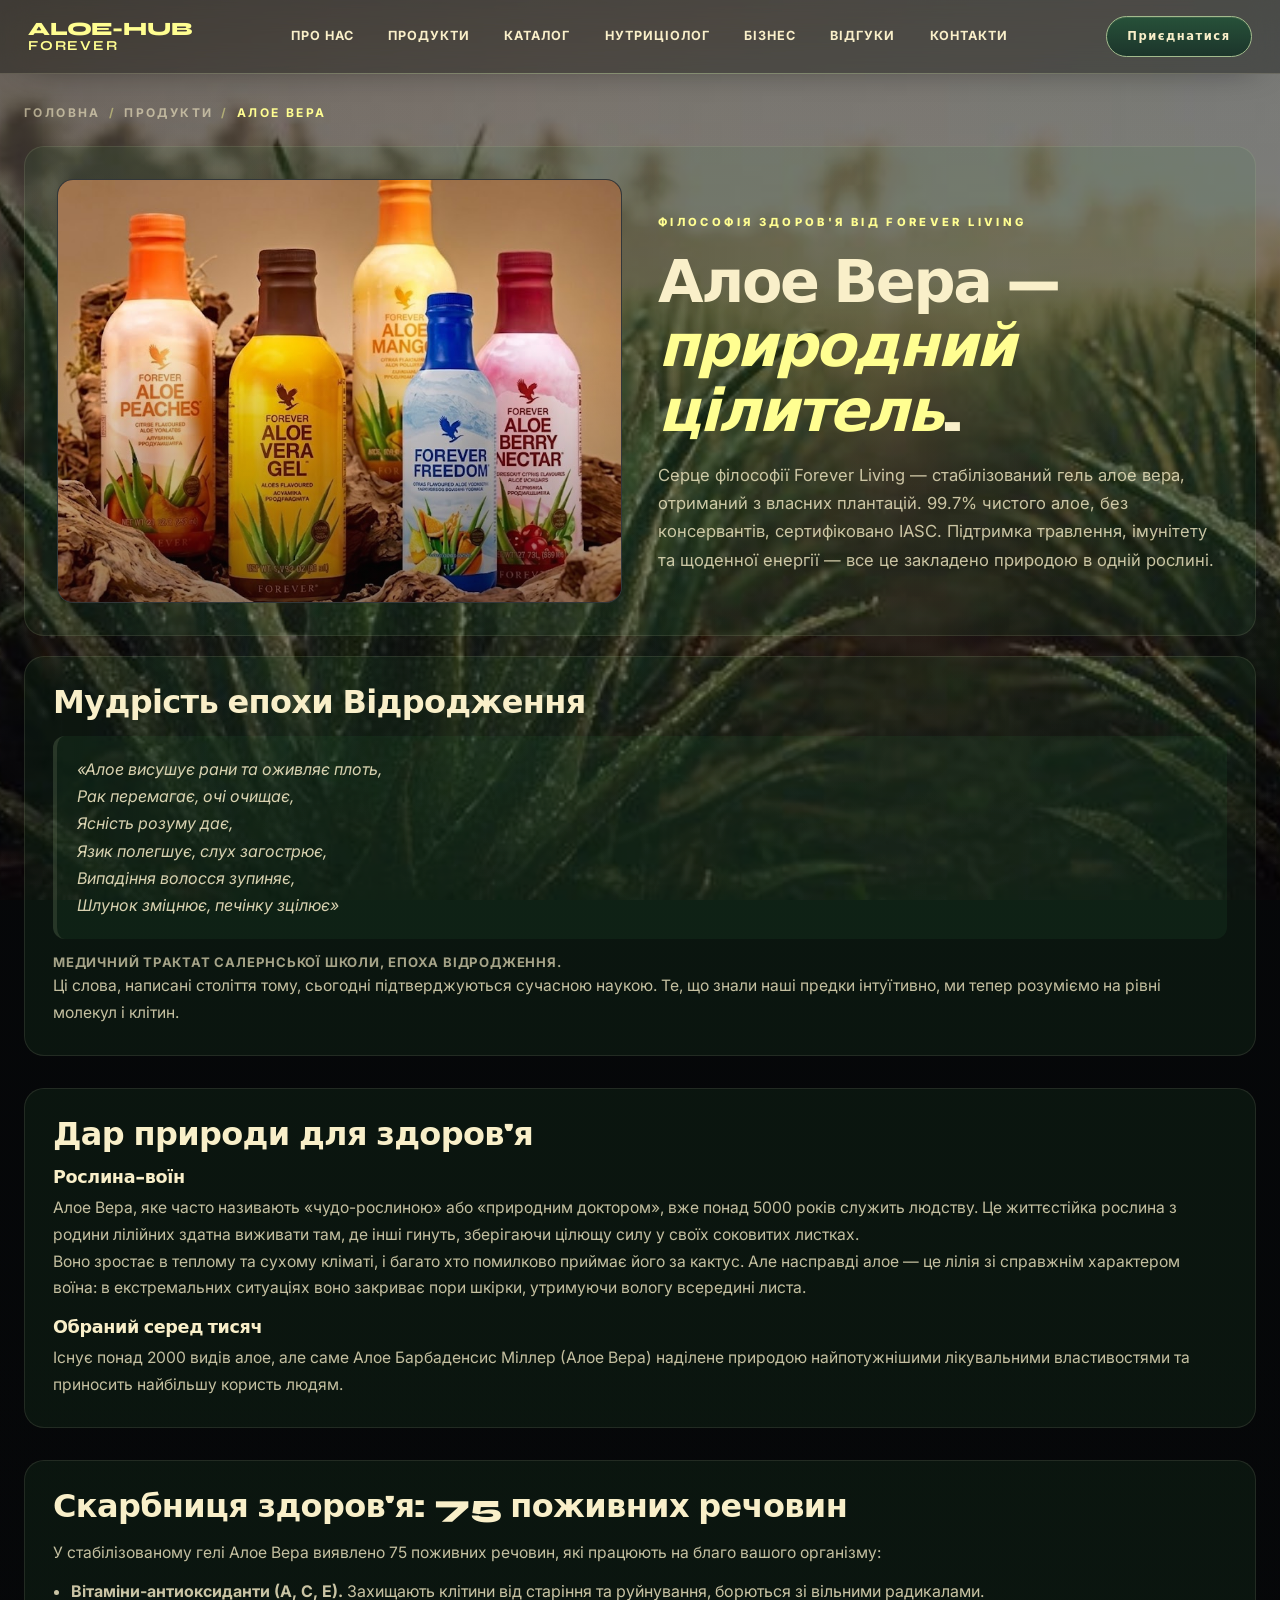
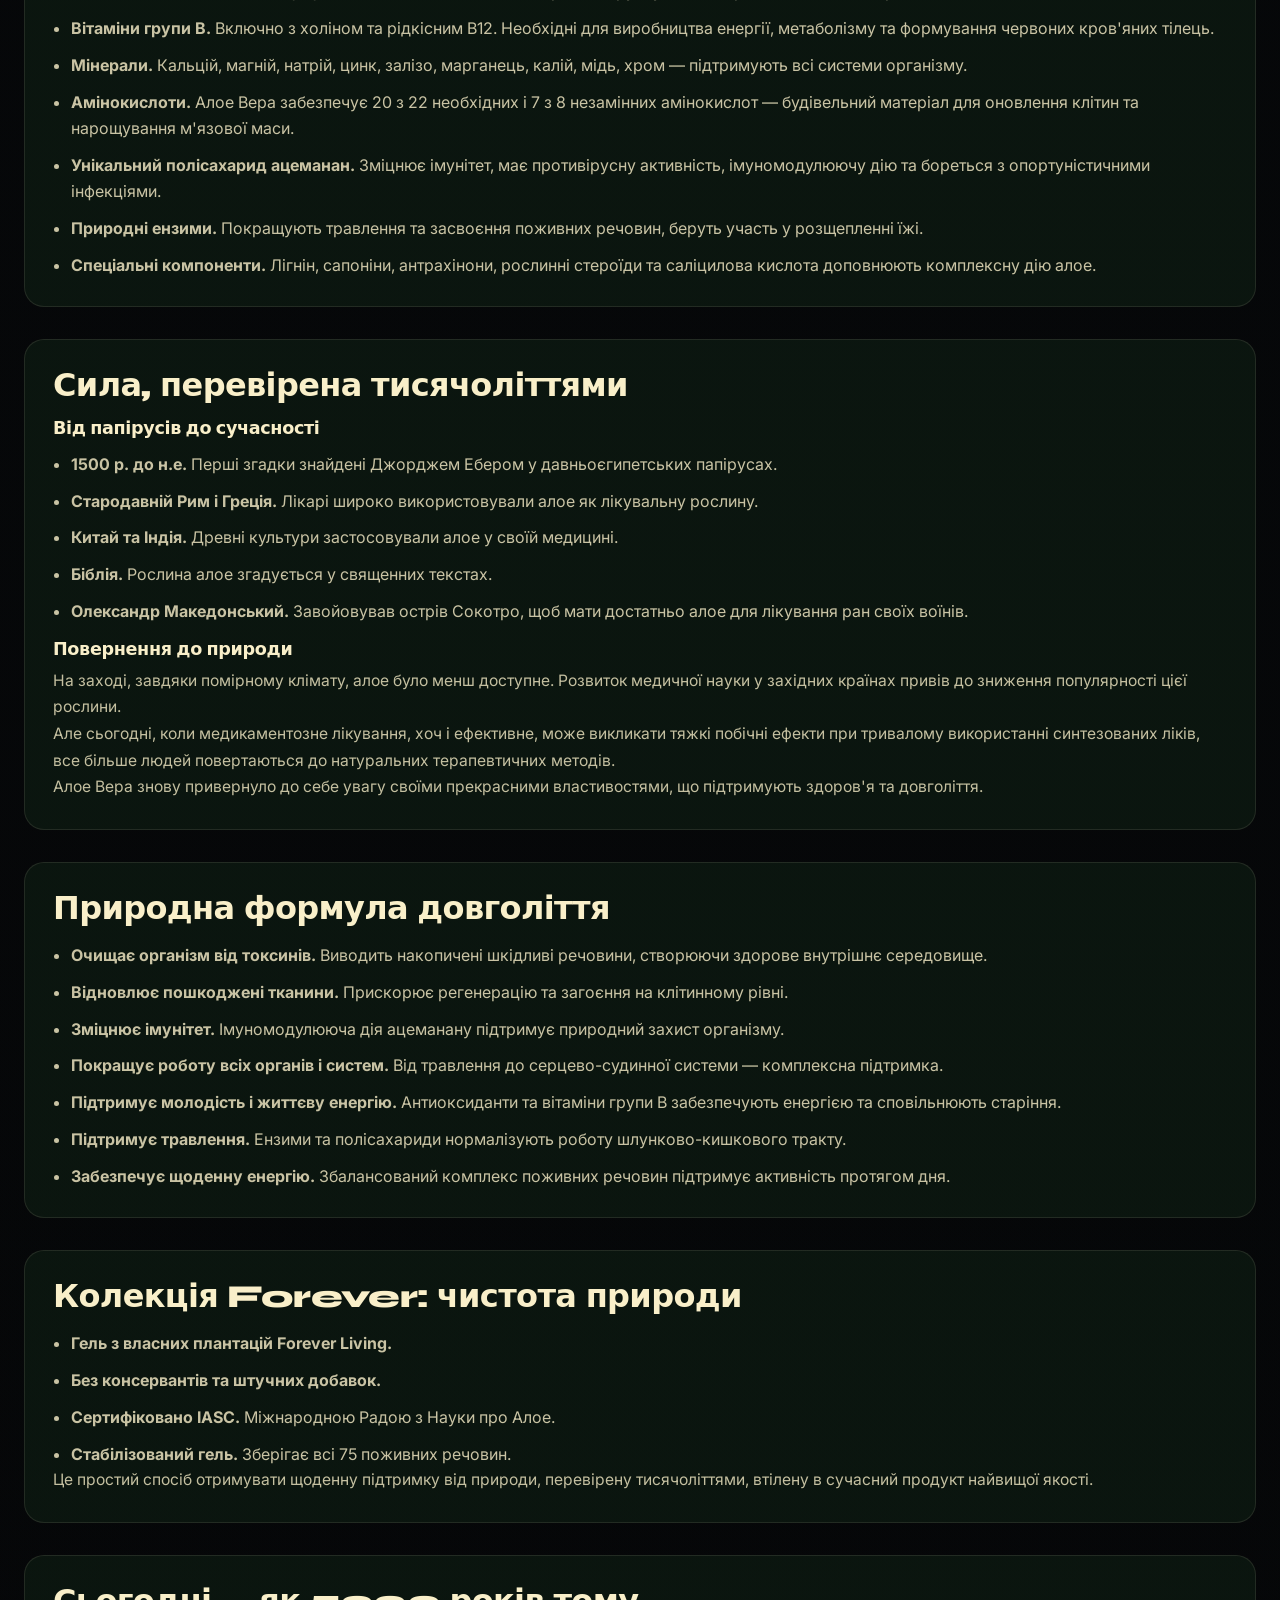
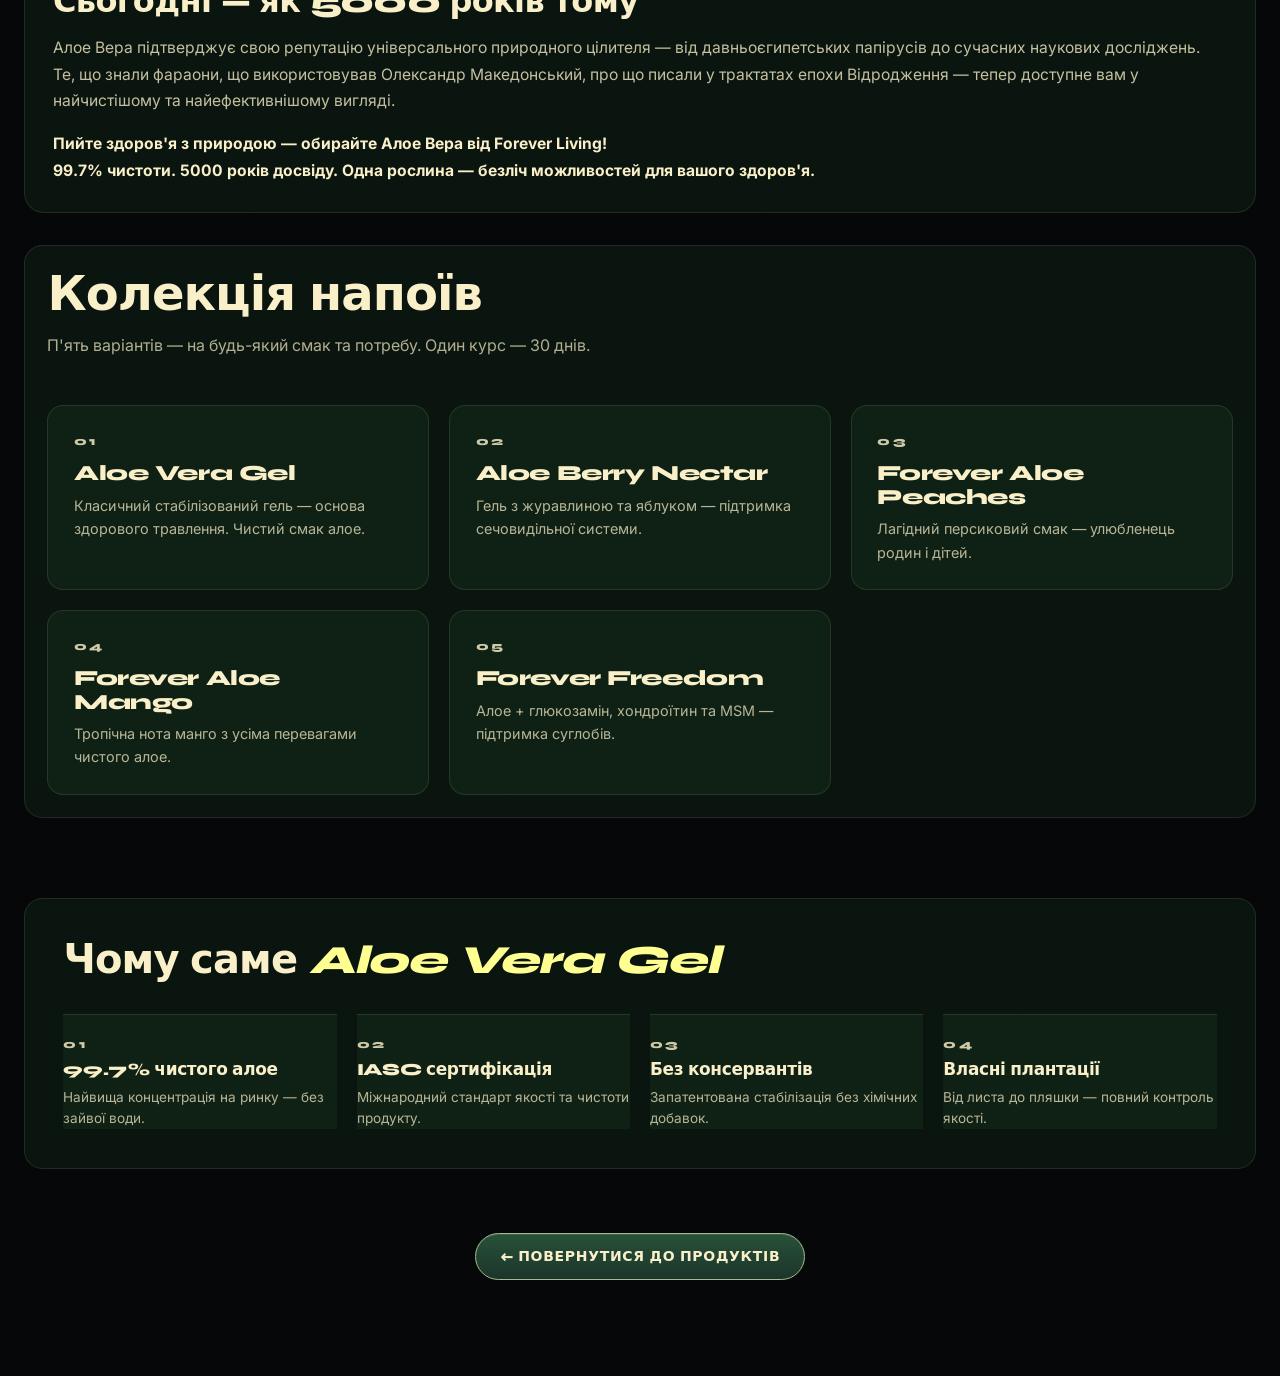
==== commit 773aeca7: "Apply site-wide UI, legal, SEO, and contact updates" ====
--- a/aloe-vera.html
+++ b/aloe-vera.html
@@ -5,18 +5,44 @@
   <meta name="viewport" content="width=device-width, initial-scale=1.0" />
   <title>Алое Вера — Forever Living | Категорія 01</title>
   <meta name="description" content="Колекція напоїв Forever на основі алое вера: Aloe Vera Gel, Peaches, Mango, Freedom та Berry Nectar. 99.7% чистого алое. IASC сертифіковано." />
+  <meta name="robots" content="index, follow" />
+  <link rel="canonical" href="https://aloe-hub.flpuretail.com/aloe-vera.html" />
   <meta property="og:title" content="Алое Вера — Forever Living" />
   <meta property="og:description" content="99.7% чистого алое. Напої та концентрати Forever для щоденного здоров'я." />
   <meta property="og:type" content="website" />
+  <meta property="og:locale" content="uk_UA" />
+  <meta property="og:url" content="https://aloe-hub.flpuretail.com/aloe-vera.html" />
+  <meta property="og:site_name" content="Forever Living UA" />
+  <meta property="og:image" content="https://aloe-hub.flpuretail.com/images/product-aloe-gel.jpg" />
+  <meta property="og:image:alt" content="Напої Forever на основі алое вера" />
+  <meta name="twitter:card" content="summary_large_image" />
+  <meta name="twitter:title" content="Алое Вера — Forever Living" />
+  <meta name="twitter:description" content="99.7% чистого алое. Напої та концентрати Forever для щоденного здоров'я." />
+  <meta name="twitter:image" content="https://aloe-hub.flpuretail.com/images/product-aloe-gel.jpg" />
+  <script type="application/ld+json">
+    {
+      "@context": "https://schema.org",
+      "@type": "CollectionPage",
+      "name": "Алое Вера — Forever Living",
+      "url": "https://aloe-hub.flpuretail.com/aloe-vera.html",
+      "inLanguage": "uk-UA",
+      "description": "Колекція напоїв Forever на основі алое вера: Aloe Vera Gel, Peaches, Mango, Freedom та Berry Nectar.",
+      "isPartOf": {
+        "@type": "WebSite",
+        "name": "Forever Living UA",
+        "url": "https://aloe-hub.flpuretail.com/"
+      }
+    }
+  </script>
 
   <link rel="preconnect" href="https://fonts.googleapis.com" />
   <link rel="preconnect" href="https://fonts.gstatic.com" crossorigin />
   <link href="https://fonts.googleapis.com/css2?family=Syne:wght@700;800&family=Inter:wght@400;500;700&display=swap" rel="stylesheet" />
 
-  <link rel="stylesheet" href="css/main.css" />
-  <link rel="stylesheet" href="css/header.css" />
-  <link rel="stylesheet" href="css/product-page.css" />
-  <link rel="stylesheet" href="css/toast.css" />
+  <link rel="stylesheet" href="css/main.css?v=20260428-0100" />
+  <link rel="stylesheet" href="css/header.css?v=20260428-0100" />
+  <link rel="stylesheet" href="css/product-page.css?v=20260428-0100" />
+  <link rel="stylesheet" href="css/toast.css?v=20260428-0100" />
 </head>
 <body class="product-page-body category-aloe">
   <header class="site-header" id="siteHeader">
@@ -26,7 +52,7 @@
       <div class="nav-links">
         <a href="index.html#about">Про нас</a>
         <a href="index.html#products">Продукти</a>
-        <a href="https://online.fliphtml5.com/plaqm/fytr/" target="_blank" rel="noopener noreferrer" class="nav-catalog-btn">Каталог</a>
+        <a href="https://online.fliphtml5.com/plaqm/fytr/" target="_blank" rel="noopener noreferrer">Каталог</a>
         <a href="index.html#nutrition">Нутриціолог</a>
         <a href="index.html#business">Бізнес</a>
         <a href="index.html#testimonials">Відгуки</a>
@@ -45,7 +71,7 @@
       <div class="container mobile-menu-inner">
         <a href="index.html#about">Про нас</a>
         <a href="index.html#products">Продукти</a>
-        <a href="https://online.fliphtml5.com/plaqm/fytr/" target="_blank" rel="noopener noreferrer" class="nav-catalog-btn">Каталог</a>
+        <a href="https://online.fliphtml5.com/plaqm/fytr/" target="_blank" rel="noopener noreferrer">Каталог</a>
         <a href="index.html#nutrition">Нутриціолог</a>
         <a href="index.html#business">Бізнес</a>
         <a href="index.html#testimonials">Відгуки</a>
--- a/css/main.css
+++ b/css/main.css
@@ -26,6 +26,11 @@
 * { box-sizing: border-box; margin: 0; padding: 0; }
 
 html { scroll-behavior: smooth; }
+html,
+body {
+  max-width: 100%;
+  overflow-x: clip;
+}
 
 body {
   background-color: var(--background);
@@ -38,6 +43,7 @@
 img { max-width: 100%; display: block; }
 a { color: inherit; text-decoration: none; }
 button { font: inherit; cursor: pointer; border: none; background: none; }
+span { color: #FFFE91 !important; }
 
 h1, h2, h3, h4 {
   font-family: var(--font-display);
@@ -52,6 +58,20 @@
   margin: 0 auto;
   padding-left: 1.5rem;
   padding-right: 1.5rem;
+}
+
+@media (max-width: 767px) {
+  .container {
+    padding-left: 1rem;
+    padding-right: 1rem;
+  }
+}
+
+@media (max-width: 380px) {
+  .container {
+    padding-left: 0.85rem;
+    padding-right: 0.85rem;
+  }
 }
 
 /* ---- Utilities ---- */
--- a/css/header.css
+++ b/css/header.css
@@ -4,6 +4,7 @@
   top: 0;
   left: 0;
   right: 0;
+  padding-top: env(safe-area-inset-top, 0px);
   z-index: 60;
   backdrop-filter: blur(14px) saturate(135%);
   background:
@@ -15,6 +16,10 @@
   border-bottom: 1px solid color-mix(in oklab, var(--cream) 16%, transparent);
   box-shadow: 0 12px 36px -28px color-mix(in oklab, #000 88%, transparent);
   transition: background 0.28s ease, border-color 0.28s ease, box-shadow 0.28s ease;
+}
+
+.site-header .container {
+  max-width: none;
 }
 
 .site-header::after {
@@ -64,6 +69,13 @@
   transition: padding 0.28s ease;
 }
 
+@media (min-width: 1280px) {
+  .nav {
+    padding-left: 1.75rem;
+    padding-right: 1.75rem;
+  }
+}
+
 .site-header.is-scrolled .nav {
   padding-top: 0.72rem;
   padding-bottom: 0.72rem;
@@ -169,22 +181,32 @@
   justify-content: center;
   border-radius: 999px;
   padding: 0.68rem 1.28rem;
-  border: 1px solid color-mix(in oklab, var(--cream) 22%, transparent);
-  background: color-mix(in oklab, var(--cream) 10%, transparent);
+  border: 1px solid color-mix(in oklab, #377E47 45%, var(--cream) 55%);
+  background:
+    linear-gradient(
+      180deg,
+      color-mix(in oklab, #377E47 58%, #111922 42%) 0%,
+      color-mix(in oklab, #377E47 34%, #0e141b 66%) 100%
+    );
   color: var(--cream);
   font-family: var(--font-display);
   font-weight: 800;
   font-size: 0.72rem;
   letter-spacing: 0.13em;
-  text-transform: uppercase;
+  text-transform: none;
   transition: background 0.22s ease, color 0.22s ease, transform 0.22s ease, border-color 0.22s ease;
 }
 
 .nav-cta:hover,
 .nav-cta:focus-visible {
-  background: var(--cream);
-  color: var(--forest);
-  border-color: var(--cream);
+  background:
+    linear-gradient(
+      180deg,
+      color-mix(in oklab, #377E47 74%, #18232b 26%) 0%,
+      color-mix(in oklab, #377E47 48%, #121a22 52%) 100%
+    );
+  color: var(--cream);
+  border-color: color-mix(in oklab, #377E47 55%, var(--cream) 45%);
   transform: translateY(-1px);
   outline: none;
 }
@@ -268,12 +290,18 @@
 }
 
 .mobile-cta {
-  background: var(--cream) !important;
-  border-color: var(--cream) !important;
-  color: var(--forest) !important;
+  background:
+    linear-gradient(
+      180deg,
+      color-mix(in oklab, #377E47 58%, #111922 42%) 0%,
+      color-mix(in oklab, #377E47 34%, #0e141b 66%) 100%
+    ) !important;
+  border-color: color-mix(in oklab, #377E47 45%, var(--cream) 55%) !important;
+  color: var(--cream) !important;
   font-family: var(--font-display);
   font-weight: 800;
-  letter-spacing: 0.12em;
+  letter-spacing: 0.06em;
+  text-transform: none;
 }
 
 @media (min-width: 1024px) {
@@ -300,3 +328,58 @@
     padding: 0.58rem 0.92rem;
   }
 }
+
+@media (max-width: 1023px) {
+  .nav {
+    min-height: 4rem;
+    padding-top: 0.8rem;
+    padding-bottom: 0.8rem;
+  }
+
+  .logo-top {
+    font-size: 1.04rem;
+  }
+
+  .logo-bottom {
+    font-size: 0.76rem;
+    letter-spacing: 0.11em;
+  }
+
+  .nav-toggle {
+    width: 2.55rem;
+    height: 2.55rem;
+  }
+
+  .mobile-menu {
+    max-height: calc(100dvh - 4.5rem - env(safe-area-inset-top, 0px));
+    overflow-y: auto;
+    overscroll-behavior: contain;
+  }
+
+  .mobile-menu-inner {
+    padding-bottom: calc(1.1rem + env(safe-area-inset-bottom, 0px));
+  }
+}
+
+@media (max-width: 640px) {
+  .nav {
+    min-height: 3.75rem;
+    padding-top: 0.65rem;
+    padding-bottom: 0.65rem;
+  }
+
+  .logo-top {
+    font-size: 0.98rem;
+  }
+
+  .logo-bottom {
+    font-size: 0.71rem;
+    letter-spacing: 0.1em;
+  }
+
+  .mobile-menu-inner a {
+    min-height: 2.55rem;
+    font-size: 0.69rem;
+    letter-spacing: 0.08em;
+  }
+}
--- a/css/product-page.css
+++ b/css/product-page.css
@@ -2,8 +2,13 @@
 .product-page-body {
   --category-glow: color-mix(in oklab, var(--mint) 38%, transparent);
   background:
-    radial-gradient(100% 70% at 50% -10%, color-mix(in oklab, var(--mint) 18%, transparent) 0%, transparent 62%),
-    radial-gradient(120% 90% at 100% 120%, color-mix(in oklab, var(--lime) 10%, transparent) 0%, transparent 58%),
+    linear-gradient(
+      to bottom,
+      color-mix(in oklab, #050607 54%, transparent) 0%,
+      color-mix(in oklab, #050607 28%, transparent) 42%,
+      color-mix(in oklab, #050607 58%, transparent) 100%
+    ),
+    url("../images/rishennya.jpg") center / cover no-repeat fixed,
     #06080a;
   color: var(--cream);
 }
@@ -38,17 +43,30 @@
 }
 
 .product-page-body .site-header .nav-links a:hover {
-  color: var(--lime);
+  color: var(--cream);
 }
 
 .product-page-body .site-header .nav-cta {
-  border: 1px solid color-mix(in oklab, var(--cream) 28%, transparent);
-  background: color-mix(in oklab, var(--cream) 12%, transparent);
-}
-
-.product-page-body .site-header .nav-cta:hover {
-  background: var(--cream);
-  color: var(--forest);
+  border: 1px solid color-mix(in oklab, #377E47 45%, var(--cream) 55%);
+  background:
+    linear-gradient(
+      180deg,
+      color-mix(in oklab, #377E47 58%, #111922 42%) 0%,
+      color-mix(in oklab, #377E47 34%, #0e141b 66%) 100%
+    );
+  color: var(--cream);
+}
+
+.product-page-body .site-header .nav-cta:hover,
+.product-page-body .site-header .nav-cta:focus-visible {
+  background:
+    linear-gradient(
+      180deg,
+      color-mix(in oklab, #377E47 74%, #18232b 26%) 0%,
+      color-mix(in oklab, #377E47 48%, #121a22 52%) 100%
+    );
+  color: var(--cream);
+  border-color: color-mix(in oklab, #377E47 55%, var(--cream) 45%);
 }
 
 .product-page-body .site-header .nav-toggle {
@@ -67,12 +85,18 @@
 }
 
 .product-page-body .site-header .mobile-menu-inner a:hover {
-  color: var(--lime);
+  color: var(--cream);
 }
 
 .product-page-body .site-header .mobile-cta {
-  background: var(--cream);
-  color: var(--forest) !important;
+  background:
+    linear-gradient(
+      180deg,
+      color-mix(in oklab, #377E47 58%, #111922 42%) 0%,
+      color-mix(in oklab, #377E47 34%, #0e141b 66%) 100%
+    ) !important;
+  border-color: color-mix(in oklab, #377E47 45%, var(--cream) 55%) !important;
+  color: var(--cream) !important;
 }
 
 .product-page {
@@ -223,6 +247,10 @@
 /* ----- Items grid ----- */
 .product-items {
   margin-top: 2rem;
+  padding: 1.4rem;
+  border-radius: 1.15rem;
+  border: 1px solid color-mix(in oklab, var(--cream) 10%, transparent);
+  background: color-mix(in oklab, #377E47 12%, transparent);
 }
 
 .product-items h2 {
@@ -256,9 +284,8 @@
 }
 
 .item-card {
-  background:
-    linear-gradient(180deg, color-mix(in oklab, #151b21 94%, transparent) 0%, color-mix(in oklab, #10161c 96%, transparent) 100%);
-  border: 1px solid color-mix(in oklab, var(--cream) 13%, transparent);
+  background: color-mix(in oklab, #377E47 12%, transparent);
+  border: 1px solid color-mix(in oklab, var(--cream) 10%, transparent);
   border-radius: 1rem;
   padding: 1.6rem;
   transition: transform 0.3s ease, box-shadow 0.3s ease, border-color 0.3s ease;
@@ -560,3 +587,136 @@
     0 12px 24px -18px color-mix(in oklab, #000 90%, transparent);
   transform: translateY(-1px);
 }
+
+/* Product pages: branded fill for key CTA buttons */
+.product-page-body .site-header .nav-cta,
+.product-page-body .site-header .mobile-cta,
+.product-page .btn-dark {
+  border: 1px solid color-mix(in oklab, #377E47 45%, var(--cream) 55%) !important;
+  background:
+    linear-gradient(
+      180deg,
+      color-mix(in oklab, #377E47 58%, #111922 42%) 0%,
+      color-mix(in oklab, #377E47 34%, #0e141b 66%) 100%
+    ) !important;
+  color: var(--cream) !important;
+}
+
+.product-page-body .site-header .nav-cta:hover,
+.product-page-body .site-header .nav-cta:focus-visible,
+.product-page-body .site-header .mobile-cta:hover,
+.product-page-body .site-header .mobile-cta:focus-visible,
+.product-page .btn-dark:hover,
+.product-page .btn-dark:focus-visible {
+  background:
+    linear-gradient(
+      180deg,
+      color-mix(in oklab, #377E47 74%, #18232b 26%) 0%,
+      color-mix(in oklab, #377E47 48%, #121a22 52%) 100%
+    ) !important;
+  color: var(--cream) !important;
+  border-color: color-mix(in oklab, #377E47 55%, var(--cream) 45%) !important;
+}
+
+@media (max-width: 767px) {
+  .product-page {
+    padding: 6.1rem 0 4.5rem;
+  }
+
+  .product-page .breadcrumb {
+    flex-wrap: wrap;
+    row-gap: 0.3rem;
+    margin-bottom: 1.25rem;
+    font-size: 0.64rem;
+    letter-spacing: 0.14em;
+  }
+
+  .product-hero {
+    margin-bottom: 2.2rem;
+    padding: 1rem;
+    gap: 1.2rem;
+    border-radius: 1rem;
+  }
+
+  .product-hero-content .eyebrow {
+    margin-bottom: 0.75rem;
+    letter-spacing: 0.2em;
+  }
+
+  .product-hero-content h1 {
+    font-size: clamp(1.85rem, 11vw, 2.7rem);
+    line-height: 0.95;
+    margin-bottom: 1rem;
+  }
+
+  .product-hero-content .lead {
+    font-size: 1rem;
+    line-height: 1.62;
+    margin-bottom: 0;
+  }
+
+  .story-block {
+    padding: 1.15rem;
+    border-radius: 1rem;
+  }
+
+  .story-block h2 {
+    font-size: clamp(1.2rem, 7vw, 1.55rem);
+  }
+
+  .story-block h3 {
+    font-size: 1rem;
+  }
+
+  .story-block p,
+  .story-list li,
+  .story-ordered li {
+    font-size: 0.95rem;
+    line-height: 1.62;
+  }
+
+  .story-quote {
+    padding: 0.95rem;
+    font-size: 0.95rem;
+  }
+
+  .product-items .section-sub {
+    margin-bottom: 1.7rem;
+  }
+
+  .product-items {
+    padding: 1rem;
+  }
+
+  .product-benefits {
+    margin-top: 2.6rem;
+    padding: 1.2rem;
+  }
+
+  .product-cta-back {
+    margin-top: 2.5rem;
+  }
+}
+
+.product-hero-content h1,
+.product-hero-content .lead,
+.story-block h2,
+.story-block h3,
+.story-block p,
+.story-list li,
+.story-ordered li {
+  overflow-wrap: anywhere;
+}
+
+/* ===== Ultra-subtle fill for all key blocks on product pages ===== */
+.product-page :is(
+  .product-hero,
+  .story-block,
+  .story-quote,
+  .product-benefits,
+  .benefit-item
+) {
+  background: color-mix(in oklab, #377E47 12%, transparent) !important;
+  border-color: color-mix(in oklab, var(--cream) 10%, transparent) !important;
+  box-shadow: none !important;
+}
--- a/css/toast.css
+++ b/css/toast.css
@@ -25,3 +25,19 @@
 }
 
 .toast.success { border-left-color: var(--mint); }
+
+@media (max-width: 767px) {
+  .toast-root {
+    left: 1rem;
+    right: 1rem;
+    bottom: calc(0.9rem + env(safe-area-inset-bottom, 0px));
+    align-items: stretch;
+  }
+
+  .toast {
+    max-width: none;
+    width: 100%;
+    font-size: 0.82rem;
+    padding: 0.85rem 1rem;
+  }
+}
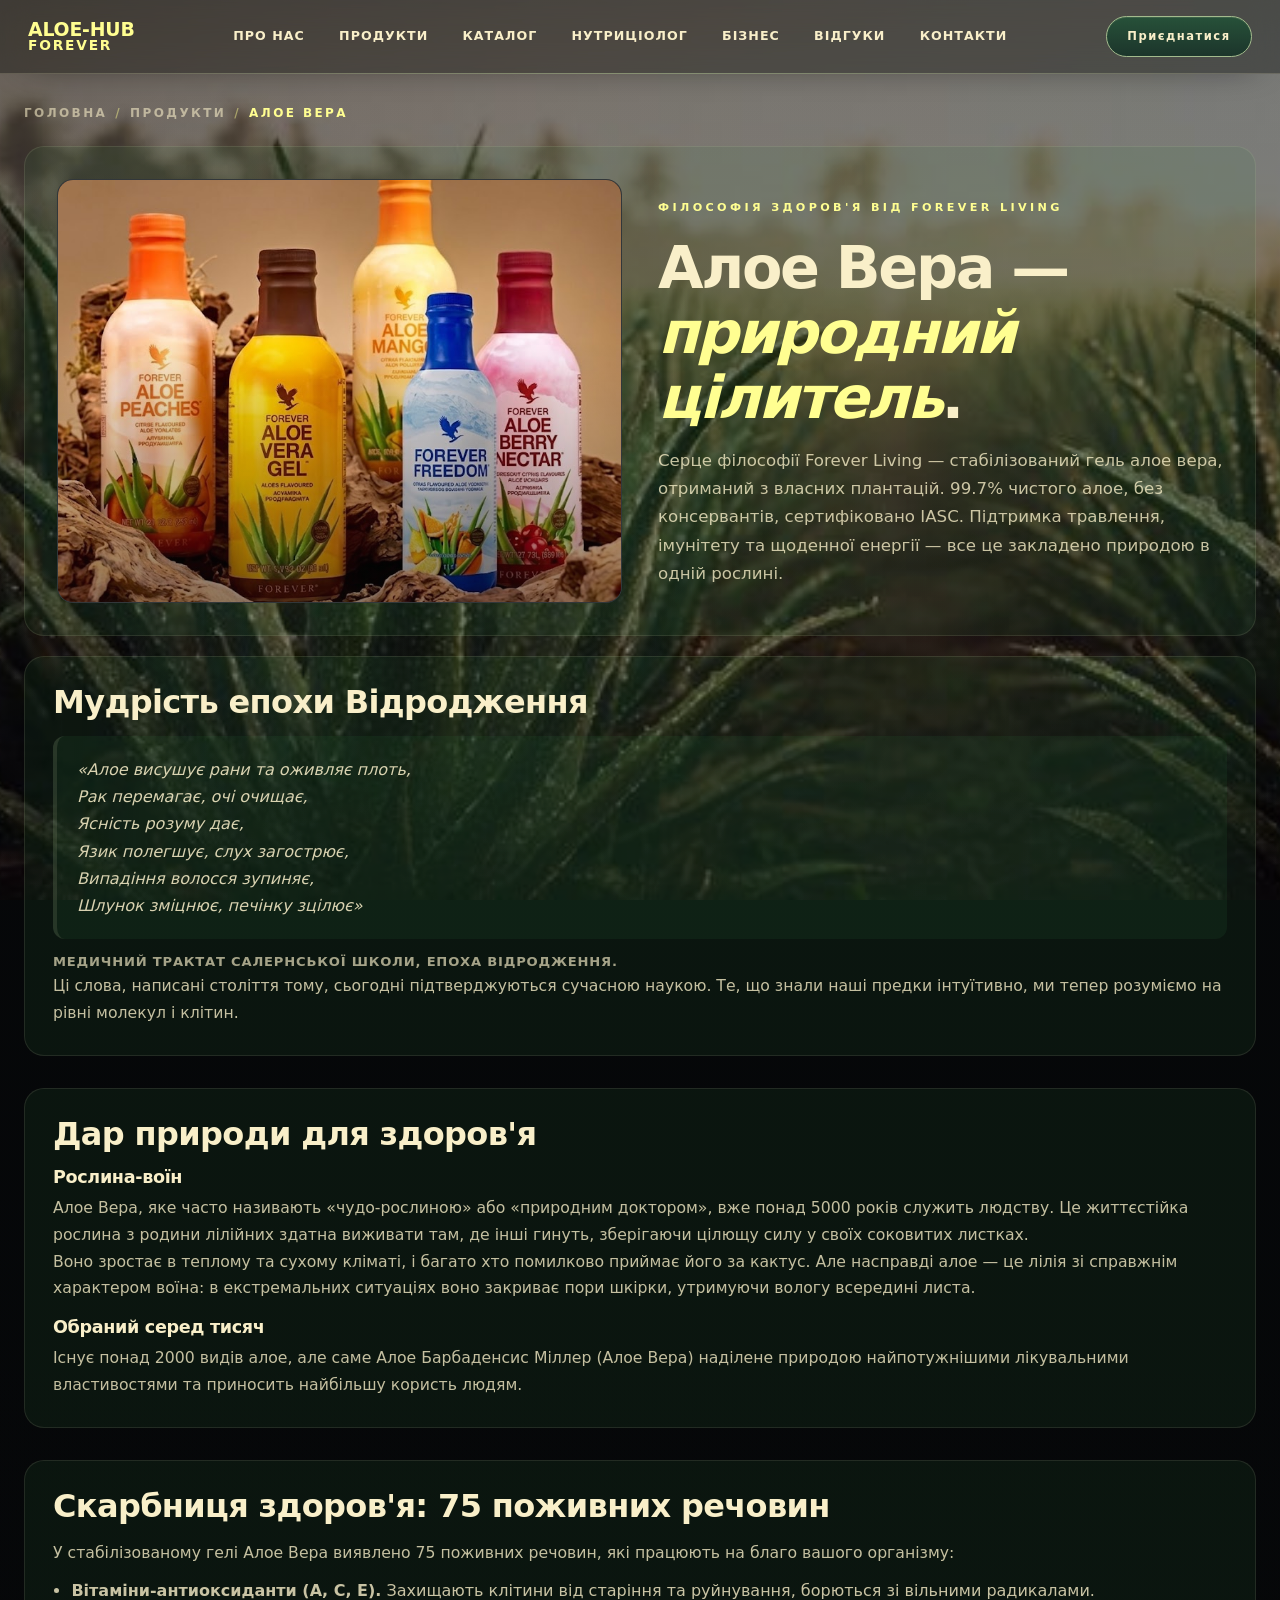
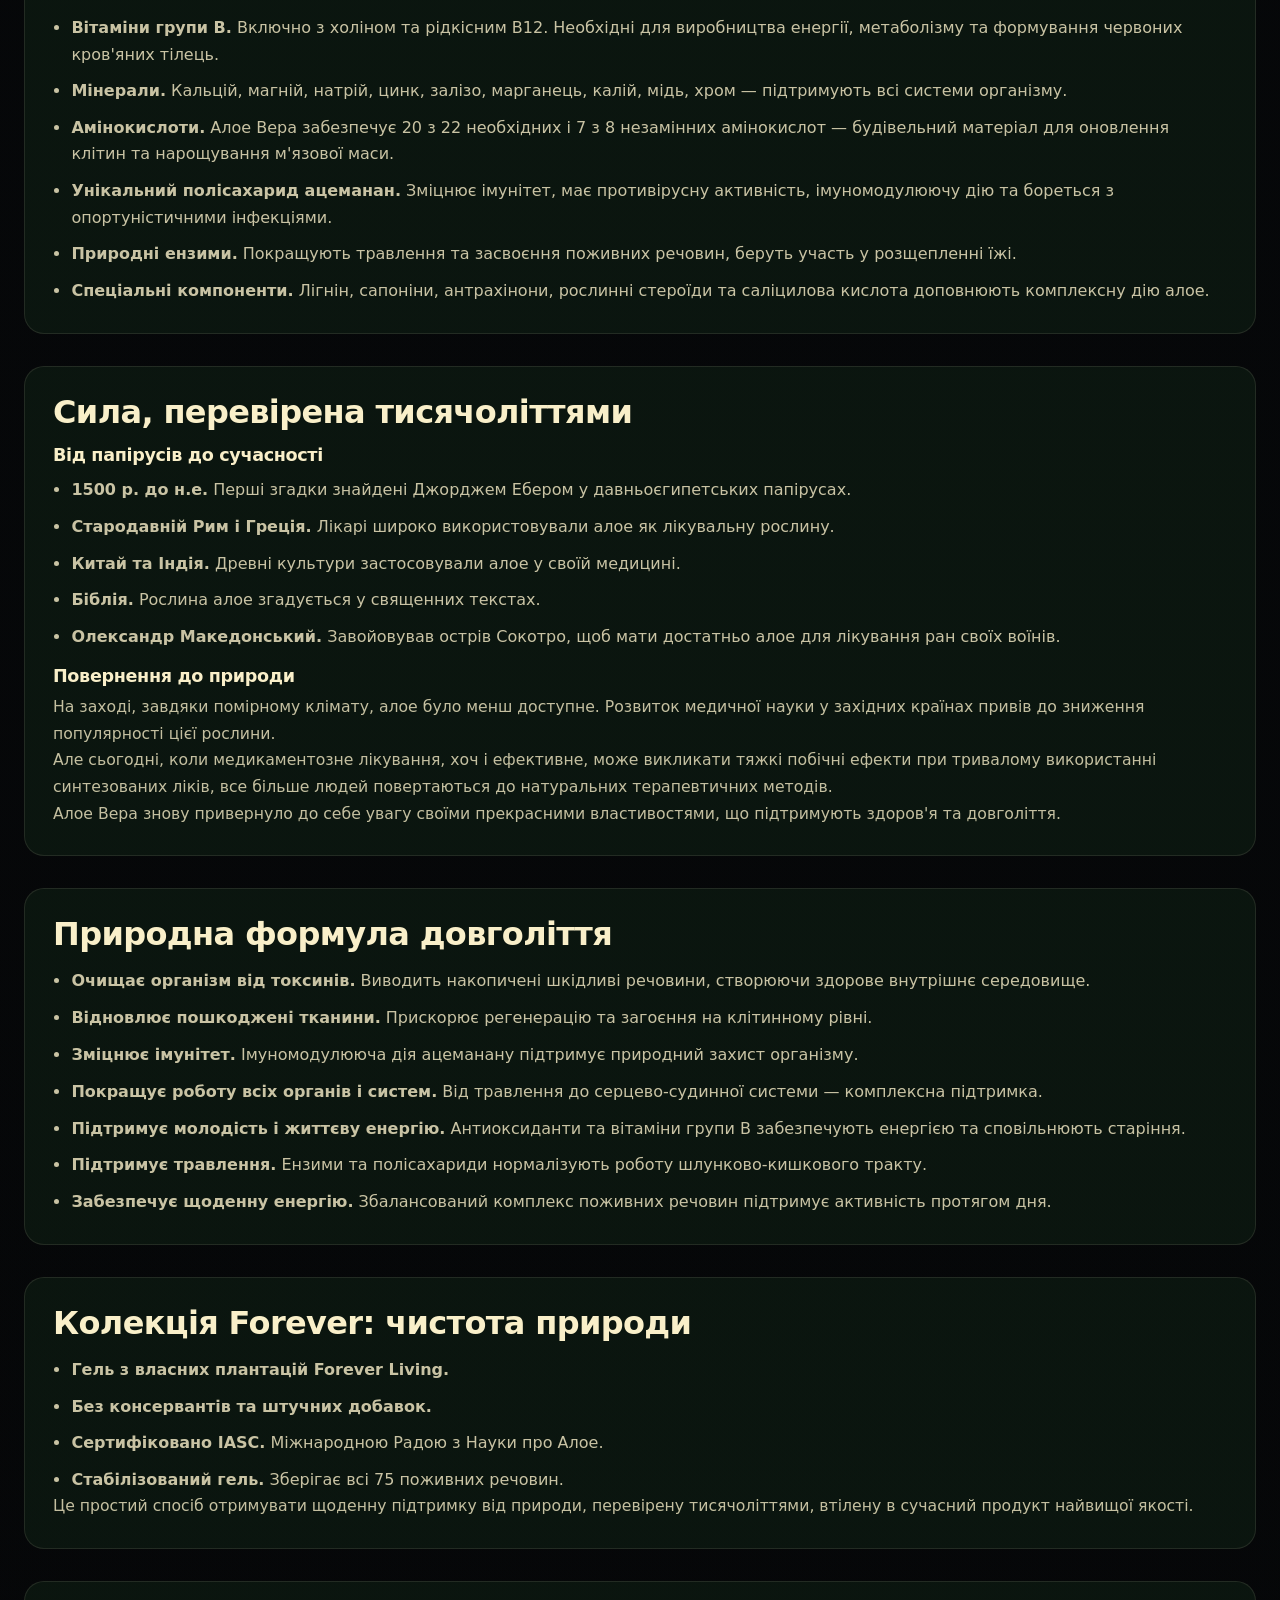
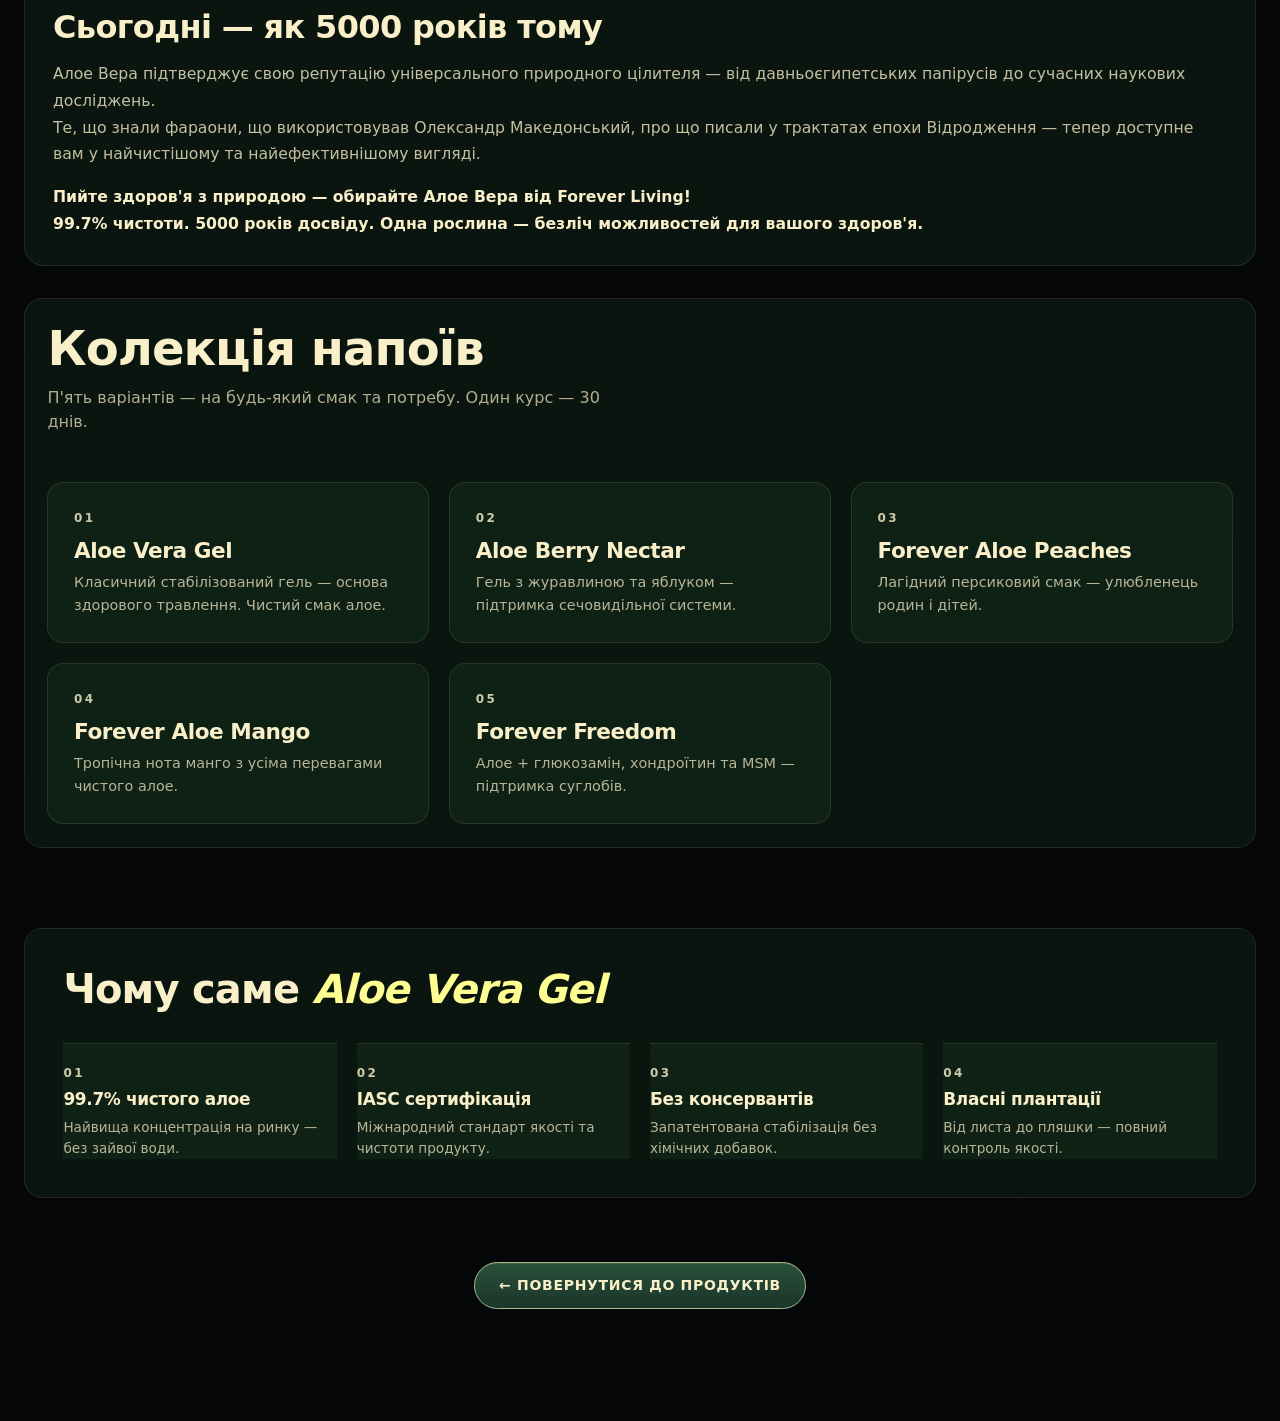
==== commit 56179f2a: "feat: update site pages and add telegram lead notifications" ====
--- a/aloe-vera.html
+++ b/aloe-vera.html
@@ -3,6 +3,8 @@
 <head>
   <meta charset="UTF-8" />
   <meta name="viewport" content="width=device-width, initial-scale=1.0" />
+  <meta http-equiv="Content-Security-Policy" content="default-src 'self'; base-uri 'self'; object-src 'none'; frame-src 'none'; form-action 'self'; script-src 'self' 'sha256-wZwwBLK0RcbQkC5S/TllGpNVO991sV9EtvKkdVZRAT4='; style-src 'self' 'unsafe-inline' https://fonts.googleapis.com; font-src 'self' https://fonts.gstatic.com; img-src 'self' data: https://aloe-hub.flpuretail.com; media-src 'self'; connect-src 'self' https://evqmticivailwbocynub.supabase.co wss://evqmticivailwbocynub.supabase.co; worker-src 'self' blob:" />
+  <meta name="referrer" content="strict-origin-when-cross-origin" />
   <title>Алое Вера — Forever Living | Категорія 01</title>
   <meta name="description" content="Колекція напоїв Forever на основі алое вера: Aloe Vera Gel, Peaches, Mango, Freedom та Berry Nectar. 99.7% чистого алое. IASC сертифіковано." />
   <meta name="robots" content="index, follow" />
--- a/css/toast.css
+++ b/css/toast.css
@@ -1,37 +1,41 @@
 /* ===== Toast notifications ===== */
 .toast-root {
-  position: fixed;
-  bottom: 1.5rem;
-  right: 1.5rem;
-  z-index: 100;
+  position: relative;
+  margin: 1rem auto 0;
+  z-index: 10;
   display: flex;
   flex-direction: column;
   gap: 0.5rem;
   pointer-events: none;
+  width: min(92vw, 34rem);
+}
+
+.inline-toast-root {
+  width: 100%;
+  margin: 0.75rem 0 0;
 }
 
 .toast {
-  background: var(--forest);
-  color: var(--cream);
+  background: #15392c;
+  color: #f7fff8;
   padding: 1rem 1.25rem;
   border-radius: 0.75rem;
   font-size: 0.875rem;
-  font-weight: 500;
-  box-shadow: var(--shadow-elegant);
+  font-weight: 700;
+  box-shadow: 0 12px 28px rgba(0, 0, 0, 0.35);
   animation: toast-in 0.3s ease;
   pointer-events: auto;
-  max-width: 24rem;
-  border-left: 4px solid var(--lime);
+  width: 100%;
+  border-left: 4px solid #d9ff3f;
 }
 
-.toast.success { border-left-color: var(--mint); }
+.toast.success { border-left-color: #42f5ac; }
+.toast.error { border-left-color: #ff8b8b; }
 
 @media (max-width: 767px) {
   .toast-root {
-    left: 1rem;
-    right: 1rem;
-    bottom: calc(0.9rem + env(safe-area-inset-bottom, 0px));
     align-items: stretch;
+    width: min(94vw, 28rem);
   }
 
   .toast {
